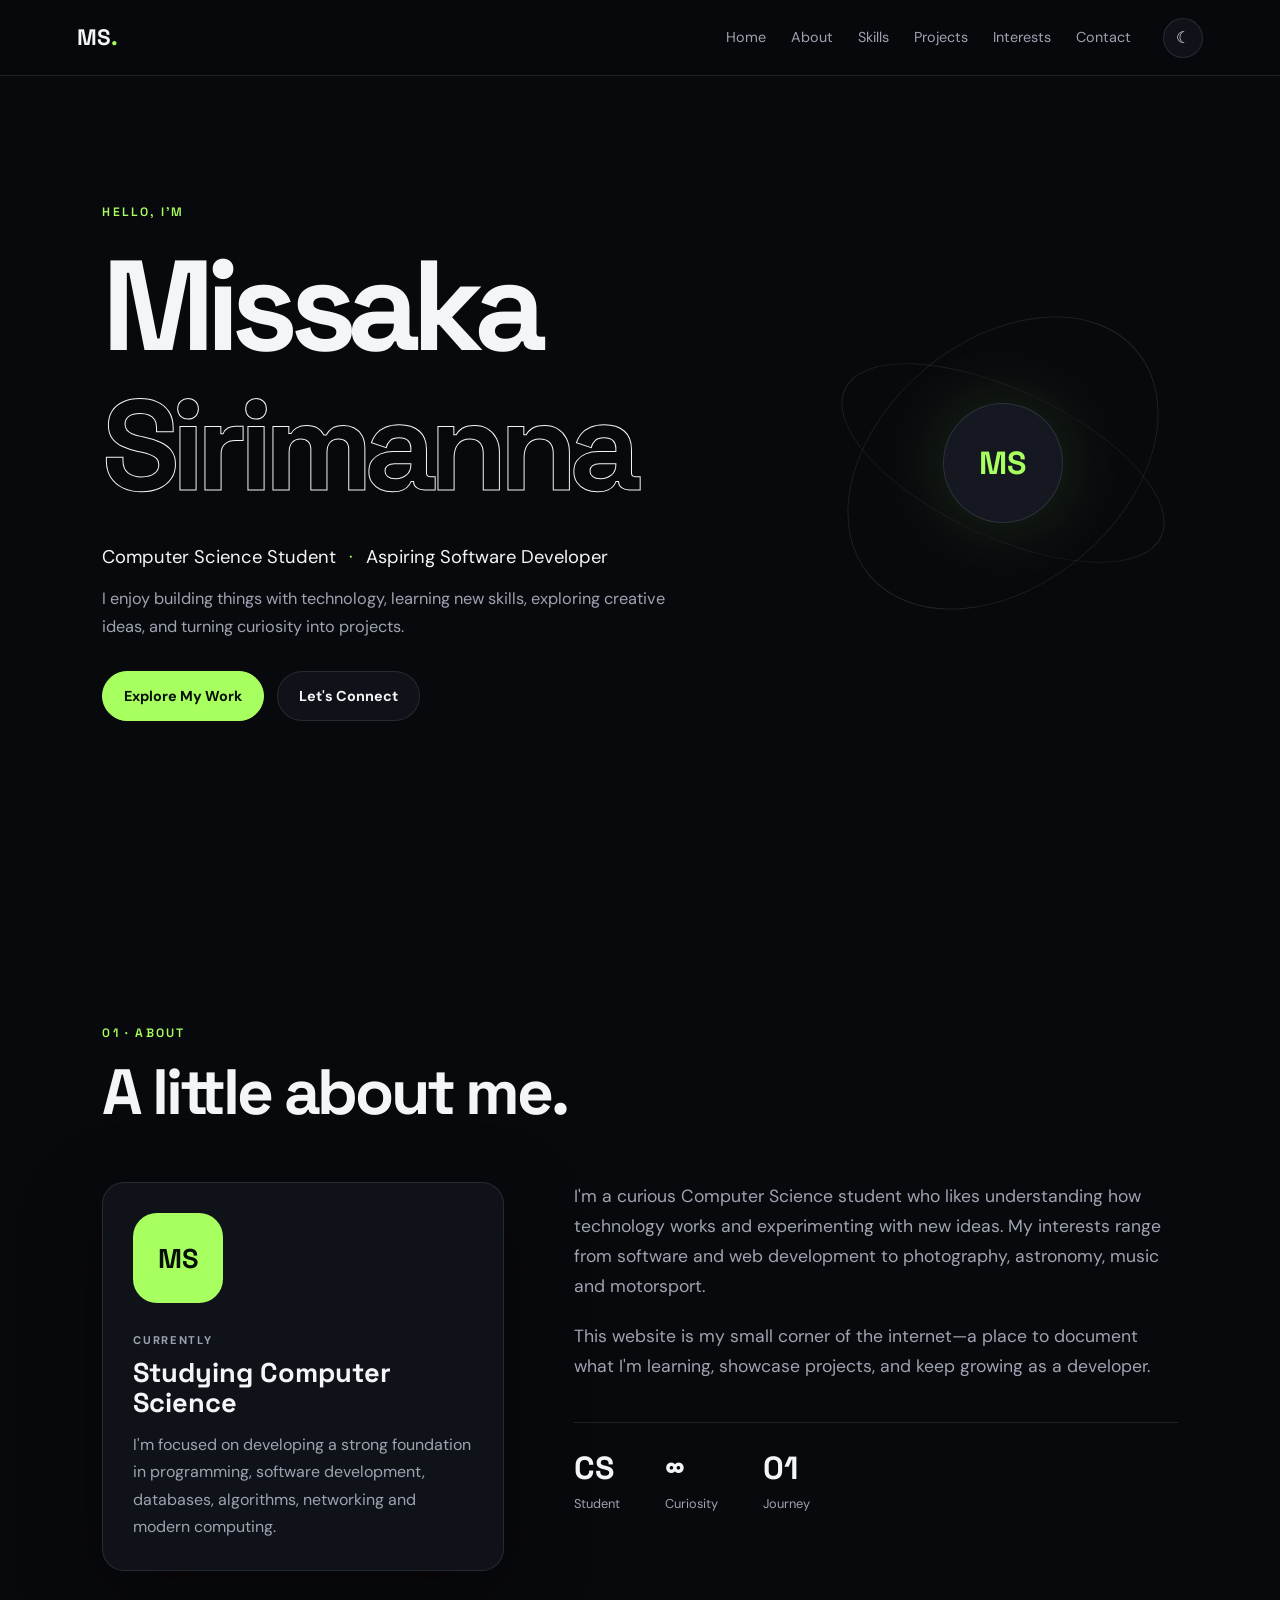
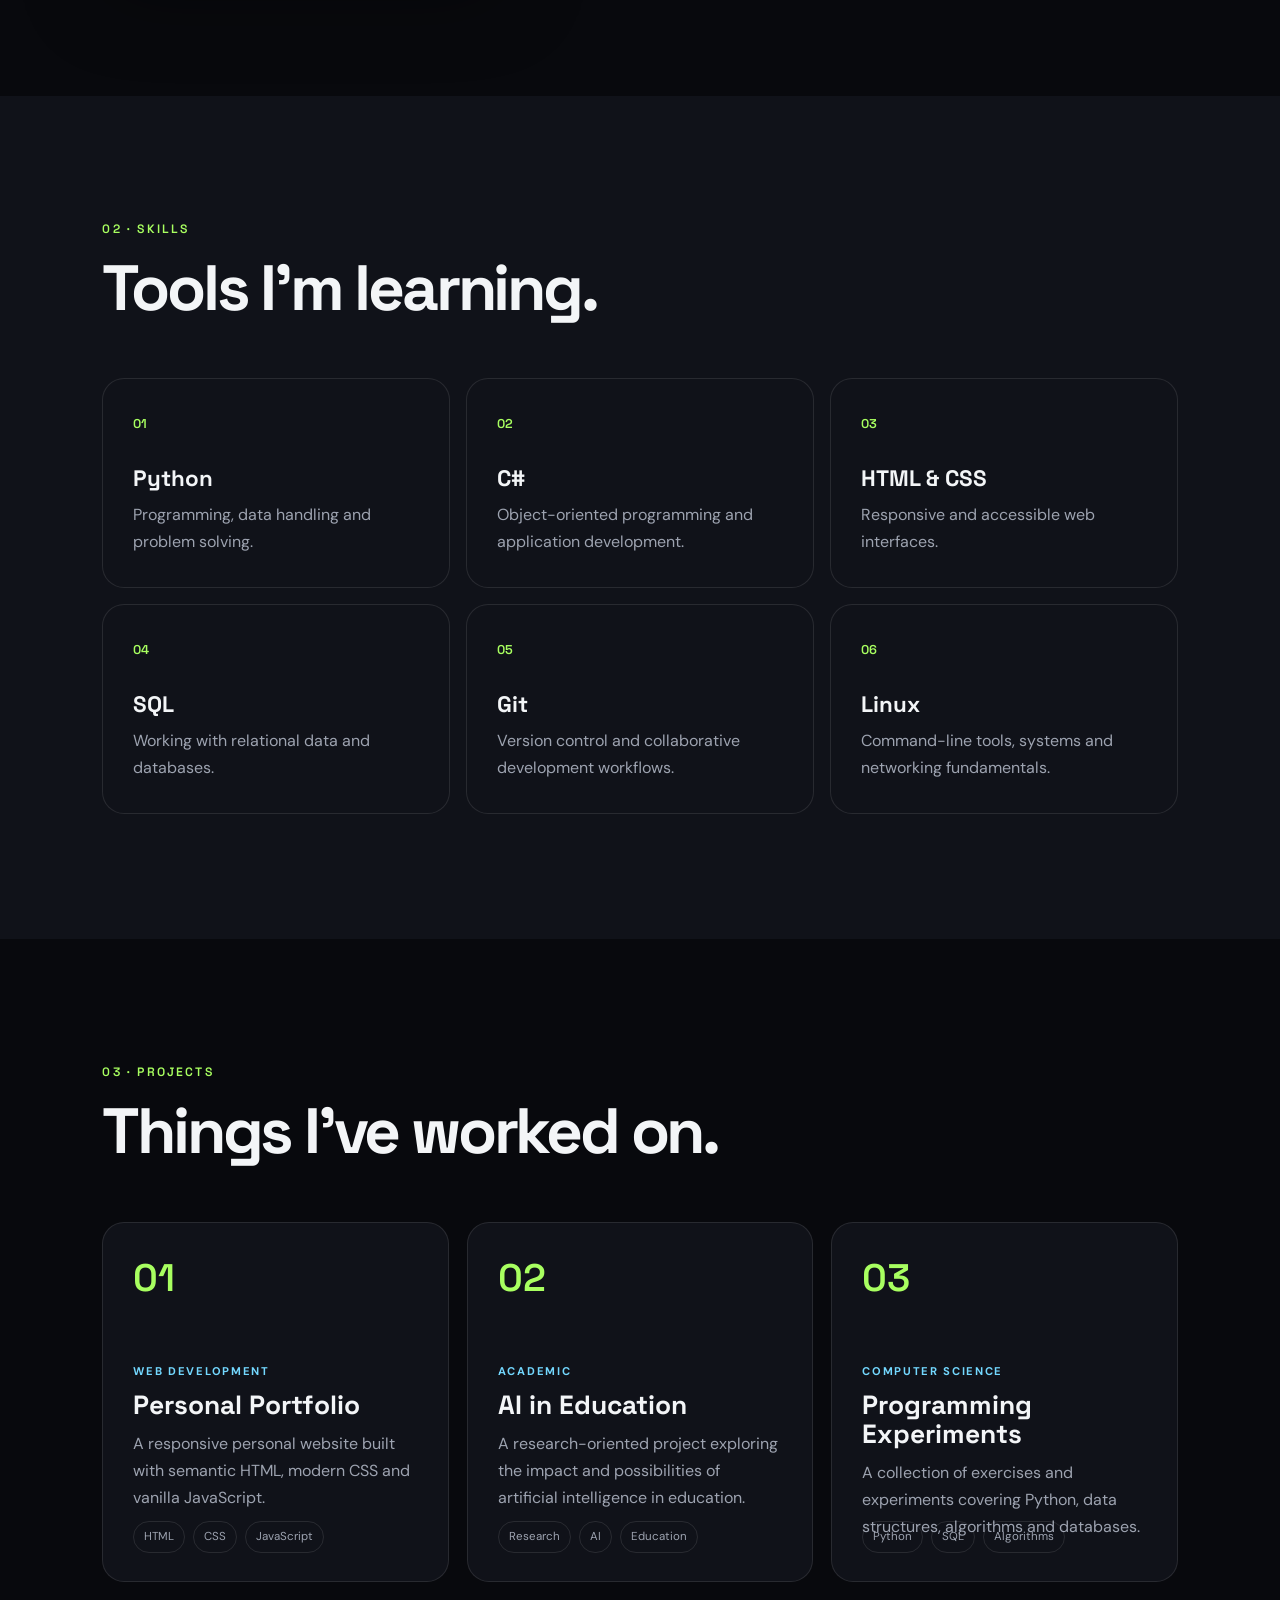
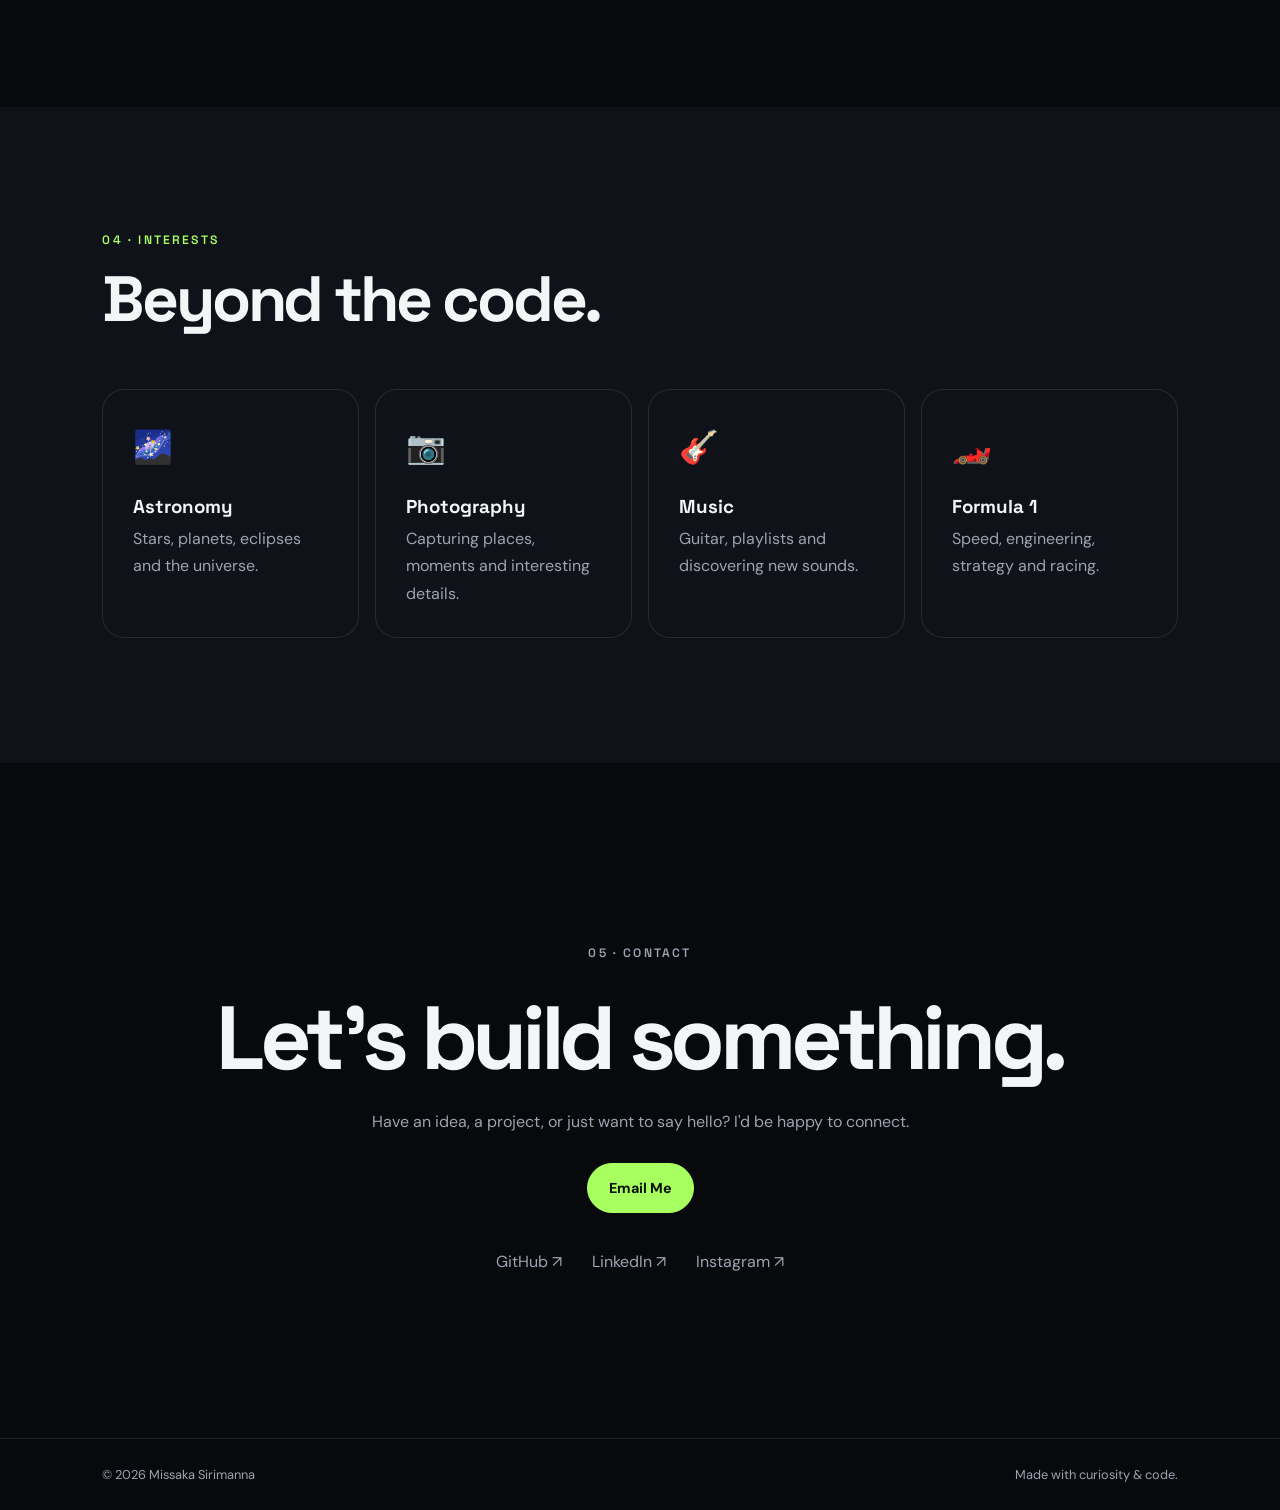
==== index.html @ 18c553b0 "Add files via upload" ====
<!DOCTYPE html>
<html lang="en">
<head>
  <meta charset="UTF-8">
  <meta name="viewport" content="width=device-width, initial-scale=1.0">
  <meta name="description" content="Personal portfolio of Missaka Sirimanna — Computer Science student, developer, photographer and lifelong learner.">
  <title>Missaka Sirimanna | Personal Portfolio</title>
  <link rel="stylesheet" href="style.css">
</head>
<body>
  <header class="navbar">
    <a class="logo" href="#home">MS<span>.</span></a>
    <button class="menu-toggle" aria-label="Open navigation">☰</button>
    <nav id="nav">
      <a href="#home">Home</a>
      <a href="#about">About</a>
      <a href="#skills">Skills</a>
      <a href="#projects">Projects</a>
      <a href="#interests">Interests</a>
      <a href="#contact">Contact</a>
    </nav>
    <button id="themeToggle" class="theme-toggle" aria-label="Toggle theme">☾</button>
  </header>

  <main>
    <section id="home" class="hero section">
      <div class="hero-content reveal">
        <p class="eyebrow">HELLO, I'M</p>
        <h1>Missaka<br><span>Sirimanna</span></h1>
        <p class="hero-subtitle">Computer Science Student <span>·</span> Aspiring Software Developer</p>
        <p class="hero-text">
          I enjoy building things with technology, learning new skills,
          exploring creative ideas, and turning curiosity into projects.
        </p>
        <div class="hero-buttons">
          <a class="btn primary" href="#projects">Explore My Work</a>
          <a class="btn secondary" href="#contact">Let's Connect</a>
        </div>
      </div>
      <div class="hero-orbit" aria-hidden="true">
        <div class="orbit orbit-1"></div>
        <div class="orbit orbit-2"></div>
        <div class="planet">MS</div>
      </div>
    </section>

    <section id="about" class="section">
      <div class="section-heading reveal">
        <p class="eyebrow">01 · ABOUT</p>
        <h2>A little about me.</h2>
      </div>
      <div class="about-grid">
        <div class="about-card reveal">
          <div class="avatar">MS</div>
          <p class="card-label">CURRENTLY</p>
          <h3>Studying Computer Science</h3>
          <p>
            I'm focused on developing a strong foundation in programming,
            software development, databases, algorithms, networking and
            modern computing.
          </p>
        </div>
        <div class="about-copy reveal">
          <p>
            I'm a curious Computer Science student who likes understanding
            how technology works and experimenting with new ideas. My interests
            range from software and web development to photography, astronomy,
            music and motorsport.
          </p>
          <p>
            This website is my small corner of the internet—a place to document
            what I'm learning, showcase projects, and keep growing as a developer.
          </p>
          <div class="stats">
            <div><strong>CS</strong><span>Student</span></div>
            <div><strong>∞</strong><span>Curiosity</span></div>
            <div><strong>01</strong><span>Journey</span></div>
          </div>
        </div>
      </div>
    </section>

    <section id="skills" class="section alt">
      <div class="section-heading reveal">
        <p class="eyebrow">02 · SKILLS</p>
        <h2>Tools I'm learning.</h2>
      </div>
      <div class="skills-grid">
        <article class="skill reveal"><span>01</span><h3>Python</h3><p>Programming, data handling and problem solving.</p></article>
        <article class="skill reveal"><span>02</span><h3>C#</h3><p>Object-oriented programming and application development.</p></article>
        <article class="skill reveal"><span>03</span><h3>HTML & CSS</h3><p>Responsive and accessible web interfaces.</p></article>
        <article class="skill reveal"><span>04</span><h3>SQL</h3><p>Working with relational data and databases.</p></article>
        <article class="skill reveal"><span>05</span><h3>Git</h3><p>Version control and collaborative development workflows.</p></article>
        <article class="skill reveal"><span>06</span><h3>Linux</h3><p>Command-line tools, systems and networking fundamentals.</p></article>
      </div>
    </section>

    <section id="projects" class="section">
      <div class="section-heading reveal">
        <p class="eyebrow">03 · PROJECTS</p>
        <h2>Things I've worked on.</h2>
      </div>
      <div class="projects-grid">
        <article class="project reveal">
          <div class="project-number">01</div>
          <p class="tag">WEB DEVELOPMENT</p>
          <h3>Personal Portfolio</h3>
          <p>A responsive personal website built with semantic HTML, modern CSS and vanilla JavaScript.</p>
          <div class="project-tech"><span>HTML</span><span>CSS</span><span>JavaScript</span></div>
        </article>
        <article class="project reveal">
          <div class="project-number">02</div>
          <p class="tag">ACADEMIC</p>
          <h3>AI in Education</h3>
          <p>A research-oriented project exploring the impact and possibilities of artificial intelligence in education.</p>
          <div class="project-tech"><span>Research</span><span>AI</span><span>Education</span></div>
        </article>
        <article class="project reveal">
          <div class="project-number">03</div>
          <p class="tag">COMPUTER SCIENCE</p>
          <h3>Programming Experiments</h3>
          <p>A collection of exercises and experiments covering Python, data structures, algorithms and databases.</p>
          <div class="project-tech"><span>Python</span><span>SQL</span><span>Algorithms</span></div>
        </article>
      </div>
    </section>

    <section id="interests" class="section alt">
      <div class="section-heading reveal">
        <p class="eyebrow">04 · INTERESTS</p>
        <h2>Beyond the code.</h2>
      </div>
      <div class="interest-grid">
        <div class="interest reveal"><span>🌌</span><h3>Astronomy</h3><p>Stars, planets, eclipses and the universe.</p></div>
        <div class="interest reveal"><span>📷</span><h3>Photography</h3><p>Capturing places, moments and interesting details.</p></div>
        <div class="interest reveal"><span>🎸</span><h3>Music</h3><p>Guitar, playlists and discovering new sounds.</p></div>
        <div class="interest reveal"><span>🏎️</span><h3>Formula 1</h3><p>Speed, engineering, strategy and racing.</p></div>
      </div>
    </section>

    <section id="contact" class="section contact-section">
      <div class="contact-box reveal">
        <p class="eyebrow">05 · CONTACT</p>
        <h2>Let's build something.</h2>
        <p>
          Have an idea, a project, or just want to say hello?
          I'd be happy to connect.
        </p>
        <a class="btn primary" href="mailto:your.email@example.com">Email Me</a>
        <div class="socials">
          <a href="https://github.com/" target="_blank" rel="noopener">GitHub ↗</a>
          <a href="https://www.linkedin.com/" target="_blank" rel="noopener">LinkedIn ↗</a>
          <a href="https://www.instagram.com/" target="_blank" rel="noopener">Instagram ↗</a>
        </div>
      </div>
    </section>
  </main>

  <footer>
    <span>© 2026 Missaka Sirimanna</span>
    <span>Made with curiosity & code.</span>
  </footer>

  <script src="script.js"></script>
</body>
</html>
---- style.css ----
@import url('https://fonts.googleapis.com/css2?family=DM+Sans:wght@400;500;600;700&family=Space+Grotesk:wght@400;500;600;700&display=swap');

:root {
    --bg: #08090d;
    --surface: #101219;
    --surface-2: #151821;
    --text: #f3f5f7;
    --muted: #9da3b0;
    --line: rgba(255, 255, 255, 0.10);
    --accent: #a8ff60;
    --accent-2: #73d8ff;
    --shadow: 0 25px 80px rgba(0, 0, 0, 0.35);
}

body.light {
    --bg: #f6f7f3;
    --surface: #ffffff;
    --surface-2: #eef0eb;
    --text: #111318;
    --muted: #5e6570;
    --line: rgba(0, 0, 0, 0.10);
    --accent: #4e9b18;
    --accent-2: #188bb8;
    --shadow: 0 25px 70px rgba(20, 25, 30, 0.12);
}

/* ================================
   Reset
================================ */

* {
    box-sizing: border-box;
    margin: 0;
    padding: 0;
}

html {
    scroll-behavior: smooth;
}

body {
    background: var(--bg);
    color: var(--text);
    font-family: "DM Sans", sans-serif;
    line-height: 1.7;
    overflow-x: hidden;
    transition: background 0.3s, color 0.3s;
}

a {
    color: inherit;
    text-decoration: none;
}


/* ================================
   Navigation
================================ */

.navbar {
    position: fixed;
    z-index: 100;
    top: 0;
    width: 100%;
    height: 76px;

    display: flex;
    align-items: center;
    gap: 32px;

    padding: 0 6%;

    background: rgba(8, 9, 13, 0.82);
    backdrop-filter: blur(16px);

    border-bottom: 1px solid var(--line);
}

body.light .navbar {
    background: rgba(246, 247, 243, 0.88);
}

.logo {
    font: 700 1.4rem "Space Grotesk", sans-serif;
    margin-right: auto;
}

.logo span {
    color: var(--accent);
}

nav {
    display: flex;
    gap: 25px;
}

nav a {
    color: var(--muted);
    font-size: 0.9rem;
    transition: color 0.2s;
}

nav a:hover {
    color: var(--text);
}

.theme-toggle,
.menu-toggle {
    border: 1px solid var(--line);
    background: var(--surface);
    color: var(--text);

    width: 40px;
    height: 40px;

    border-radius: 50%;
    cursor: pointer;
    font-size: 1rem;
}

.menu-toggle {
    display: none;
    border-radius: 10px;
}


/* ================================
   General Sections
================================ */

.section {
    padding: 125px 8%;
    max-width: 1400px;
    margin: auto;
}

.alt {
    max-width: none;
    background: var(--surface);
}

.section-heading {
    margin-bottom: 55px;
}

.section-heading h2 {
    font-size: clamp(2.4rem, 5vw, 4.5rem);
    letter-spacing: -0.05em;
    max-width: 700px;
}

h1,
h2,
h3 {
    font-family: "Space Grotesk", sans-serif;
    line-height: 1.1;
}


/* ================================
   Hero
================================ */

.hero {
    min-height: 100vh;

    display: flex;
    align-items: center;
    justify-content: space-between;

    gap: 60px;

    position: relative;
    overflow: hidden;

    padding-top: 150px;
}

.hero-content {
    max-width: 760px;
    position: relative;
    z-index: 2;
}

.eyebrow {
    color: var(--accent);
    font: 600 0.76rem "Space Grotesk", sans-serif;
    letter-spacing: 0.18em;
    margin-bottom: 16px;
}

h1 {
    font-size: clamp(4rem, 10vw, 8.5rem);
    letter-spacing: -0.07em;
}

h1 span {
    color: transparent;
    -webkit-text-stroke: 1px var(--text);
}

.hero-subtitle {
    margin-top: 25px;
    font-size: 1.15rem;
}

.hero-subtitle span {
    color: var(--accent);
    padding: 0 8px;
}

.hero-text {
    max-width: 590px;
    color: var(--muted);
    margin-top: 12px;
    font-size: 1.02rem;
}

.hero-buttons {
    display: flex;
    flex-wrap: wrap;
    gap: 13px;
    margin-top: 30px;
}


/* ================================
   Buttons
================================ */

.btn {
    display: inline-flex;
    align-items: center;
    justify-content: center;

    padding: 12px 21px;

    border-radius: 999px;

    font-weight: 700;
    font-size: 0.9rem;

    border: 1px solid var(--line);

    transition:
        transform 0.2s,
        background 0.2s,
        color 0.2s;
}

.btn:hover {
    transform: translateY(-3px);
}

.btn.primary {
    background: var(--accent);
    color: #081006;
    border-color: var(--accent);
}

.btn.secondary {
    background: var(--surface);
}


/* ================================
   Hero Animation
================================ */

.hero-orbit {
    width: 350px;
    height: 350px;

    position: relative;
    flex: 0 0 auto;
}

.orbit {
    position: absolute;
    inset: 0;

    border: 1px solid var(--line);
    border-radius: 50%;
}

.orbit-1 {
    transform: rotate(25deg) scaleY(0.42);
    animation: spin 15s linear infinite;
}

.orbit-2 {
    transform: rotate(-40deg) scaleY(0.7);
    animation: spin 22s linear infinite reverse;
}

.planet {
    position: absolute;

    top: 50%;
    left: 50%;

    transform: translate(-50%, -50%);

    width: 120px;
    height: 120px;

    display: grid;
    place-items: center;

    border-radius: 50%;

    background: var(--surface-2);

    border: 1px solid var(--line);

    box-shadow: 0 0 80px rgba(168, 255, 96, 0.15);

    font: 700 2rem "Space Grotesk", sans-serif;

    color: var(--accent);
}

@keyframes spin {
    to {
        transform: rotate(385deg) scaleY(0.42);
    }
}


/* ================================
   About
================================ */

.about-grid {
    display: grid;
    grid-template-columns: 0.8fr 1.2fr;
    gap: 70px;
}

.about-card,
.project,
.skill,
.interest {
    border: 1px solid var(--line);

    background: var(--surface);

    border-radius: 22px;

    padding: 30px;

    box-shadow: var(--shadow);
}

.avatar {
    width: 90px;
    height: 90px;

    border-radius: 24px;

    display: grid;
    place-items: center;

    background: var(--accent);

    color: #081006;

    font: 700 1.7rem "Space Grotesk", sans-serif;

    margin-bottom: 28px;
}

.card-label,
.tag {
    font-size: 0.7rem;
    letter-spacing: 0.15em;
    color: var(--muted);
    font-weight: 700;
}

.about-card h3 {
    font-size: 1.7rem;
    margin: 8px 0 13px;
}

.about-card p,
.about-copy p,
.skill p,
.interest p,
.project p,
.contact-box > p {
    color: var(--muted);
}

.about-copy {
    font-size: 1.1rem;
}

.about-copy p + p {
    margin-top: 20px;
}

.stats {
    display: flex;
    gap: 45px;

    margin-top: 40px;
    padding-top: 25px;

    border-top: 1px solid var(--line);
}

.stats strong {
    display: block;
    font: 700 2rem "Space Grotesk", sans-serif;
}

.stats span {
    color: var(--muted);
    font-size: 0.8rem;
}


/* ================================
   Skills
================================ */

.skills-grid {
    display: grid;

    grid-template-columns: repeat(3, 1fr);

    gap: 16px;

    max-width: 1150px;

    margin: auto;
}

.skill {
    min-height: 210px;

    transition:
        transform 0.2s,
        border-color 0.2s;

    box-shadow: none;
}

.skill:hover,
.project:hover,
.interest:hover {
    transform: translateY(-6px);
    border-color: var(--accent);
}

.skill span,
.project-number {
    color: var(--accent);
    font: 600 0.8rem "Space Grotesk", sans-serif;
}

.skill h3 {
    font-size: 1.4rem;
    margin: 30px 0 10px;
}


/* ================================
   Projects
================================ */

.projects-grid {
    display: grid;

    grid-template-columns: repeat(3, 1fr);

    gap: 18px;
}

.project {
    min-height: 360px;

    position: relative;

    box-shadow: none;

    transition:
        transform 0.2s,
        border-color 0.2s;
}

.project-number {
    font-size: 2.4rem;
    margin-bottom: 60px;
}

.project .tag {
    color: var(--accent-2);
}

.project h3 {
    font-size: 1.65rem;
    margin: 10px 0;
}

.project-tech {
    display: flex;
    flex-wrap: wrap;
    gap: 8px;

    position: absolute;

    bottom: 28px;
}

.project-tech span {
    padding: 5px 10px;

    border: 1px solid var(--line);

    border-radius: 999px;

    font-size: 0.72rem;

    color: var(--muted);
}


/* ================================
   Interests
================================ */

.interest-grid {
    display: grid;

    grid-template-columns: repeat(4, 1fr);

    gap: 16px;
}

.interest {
    box-shadow: none;

    transition:
        transform 0.2s,
        border-color 0.2s;
}

.interest span {
    font-size: 2rem;
}

.interest h3 {
    margin: 22px 0 8px;
}


/* ================================
   Contact
================================ */

.contact-section {
    min-height: 75vh;

    display: grid;

    place-items: center;
}

.contact-box {
    width: min(850px, 100%);

    text-align: center;
}

.contact-box h2 {
    font-size: clamp(3rem, 7vw, 6rem);

    letter-spacing: -0.06em;
}

.contact-box > p {
    max-width: 580px;

    margin: 20px auto 28px;
}

.socials {
    display: flex;

    justify-content: center;

    gap: 30px;

    margin-top: 35px;

    color: var(--muted);
}

.socials a:hover {
    color: var(--accent);
}


/* ================================
   Footer
================================ */

footer {
    border-top: 1px solid var(--line);

    padding: 25px 8%;

    display: flex;

    justify-content: space-between;

    color: var(--muted);

    font-size: 0.8rem;
}


/* ================================
   Scroll Animation
================================ */

.reveal {
    opacity: 0;

    transform: translateY(24px);

    transition:
        opacity 0.7s ease,
        transform 0.7s ease;
}

.reveal.visible {
    opacity: 1;

    transform: translateY(0);
}


/* ================================
   Tablet / Mobile
================================ */

@media (max-width: 850px) {

    .navbar {
        padding: 0 5%;
    }

    .menu-toggle {
        display: block;
    }

    nav {
        position: absolute;

        top: 76px;
        left: 0;

        width: 100%;

        display: none;

        flex-direction: column;

        padding: 22px 7%;

        background: var(--surface);

        border-bottom: 1px solid var(--line);
    }

    nav.open {
        display: flex;
    }

    .hero {
        flex-direction: column;

        align-items: flex-start;

        justify-content: center;
    }

    .hero-orbit {
        position: absolute;

        right: -100px;

        bottom: 40px;

        opacity: 0.45;

        transform: scale(0.7);
    }

    .about-grid,
    .projects-grid {
        grid-template-columns: 1fr;
    }

    .skills-grid {
        grid-template-columns: repeat(2, 1fr);
    }

    .interest-grid {
        grid-template-columns: repeat(2, 1fr);
    }
}


/* ================================
   Small Phones
================================ */

@media (max-width: 520px) {

    .section {
        padding: 95px 6%;
    }

    h1 {
        font-size: clamp(3.7rem, 18vw, 6rem);
    }

    .skills-grid,
    .interest-grid {
        grid-template-columns: 1fr;
    }

    .stats {
        gap: 22px;
    }

    .socials {
        flex-wrap: wrap;

        gap: 18px;
    }

    footer {
        flex-direction: column;

        gap: 8px;
    }
}
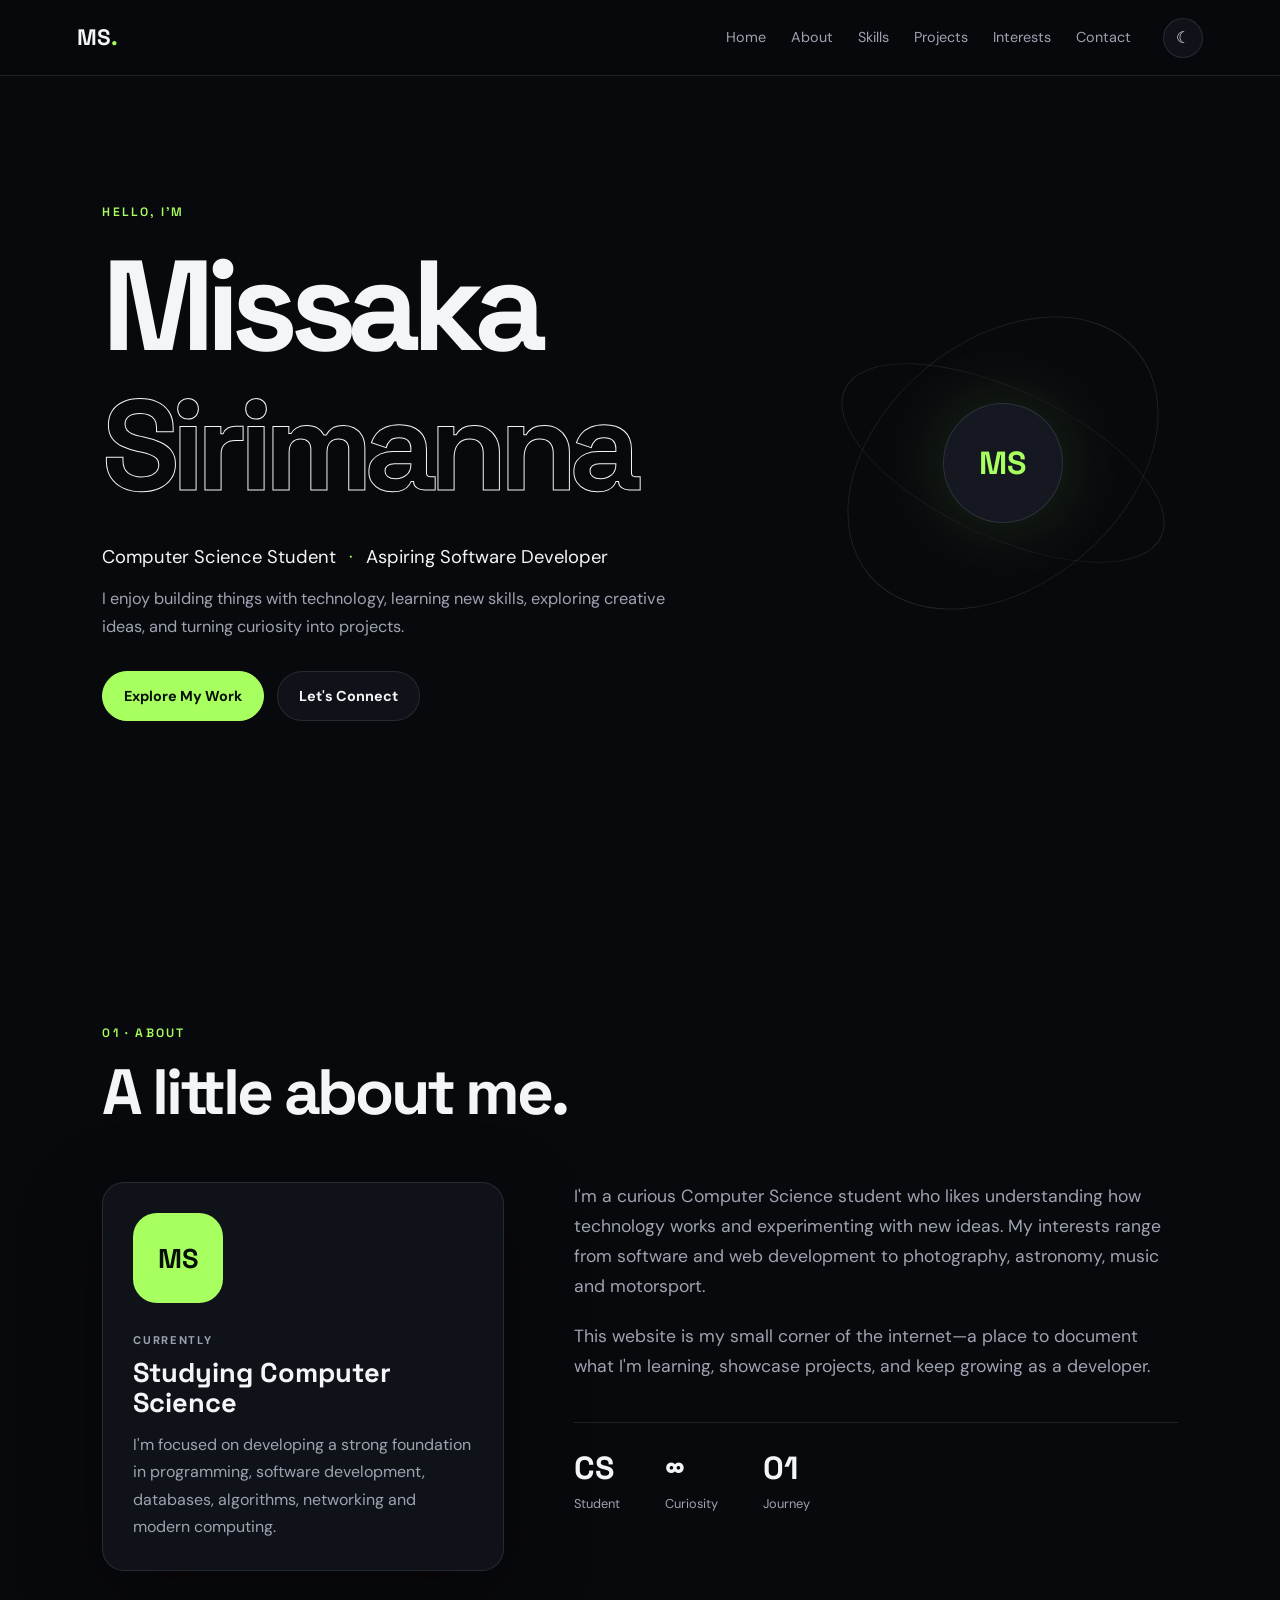
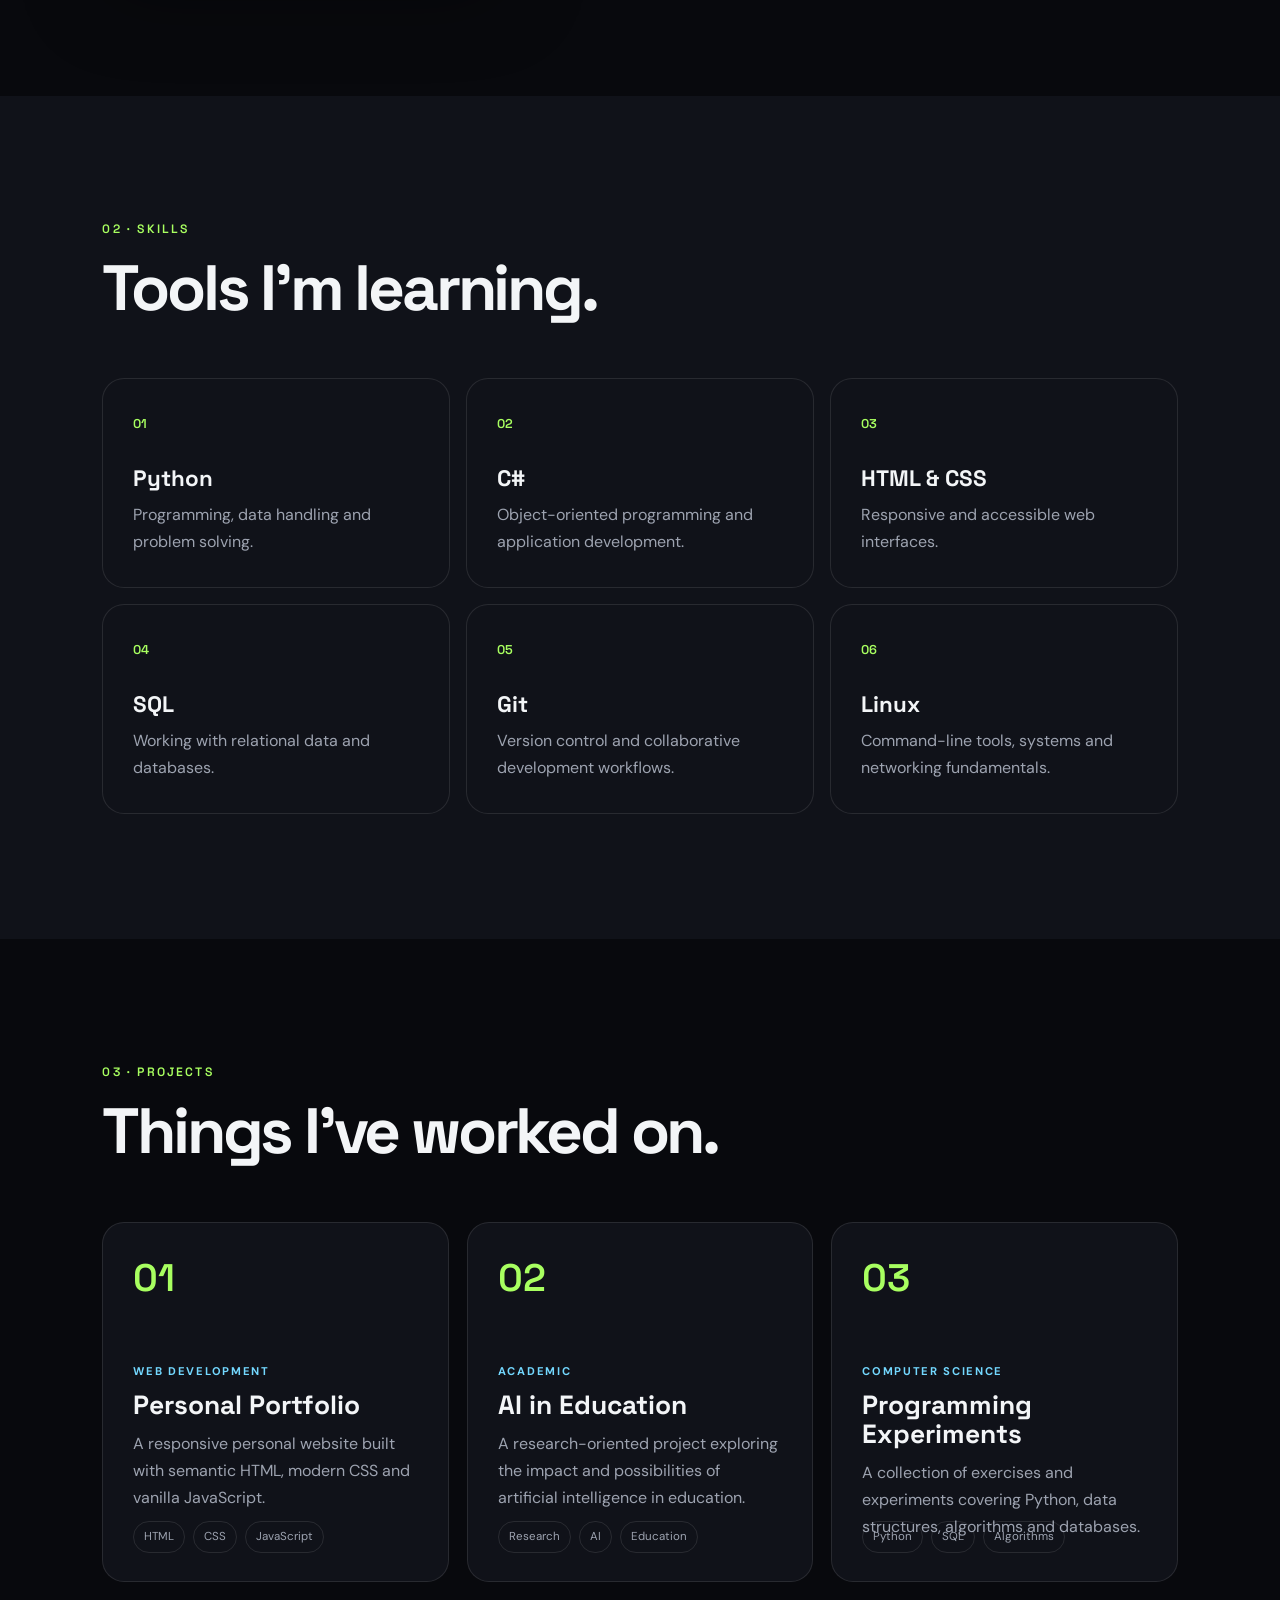
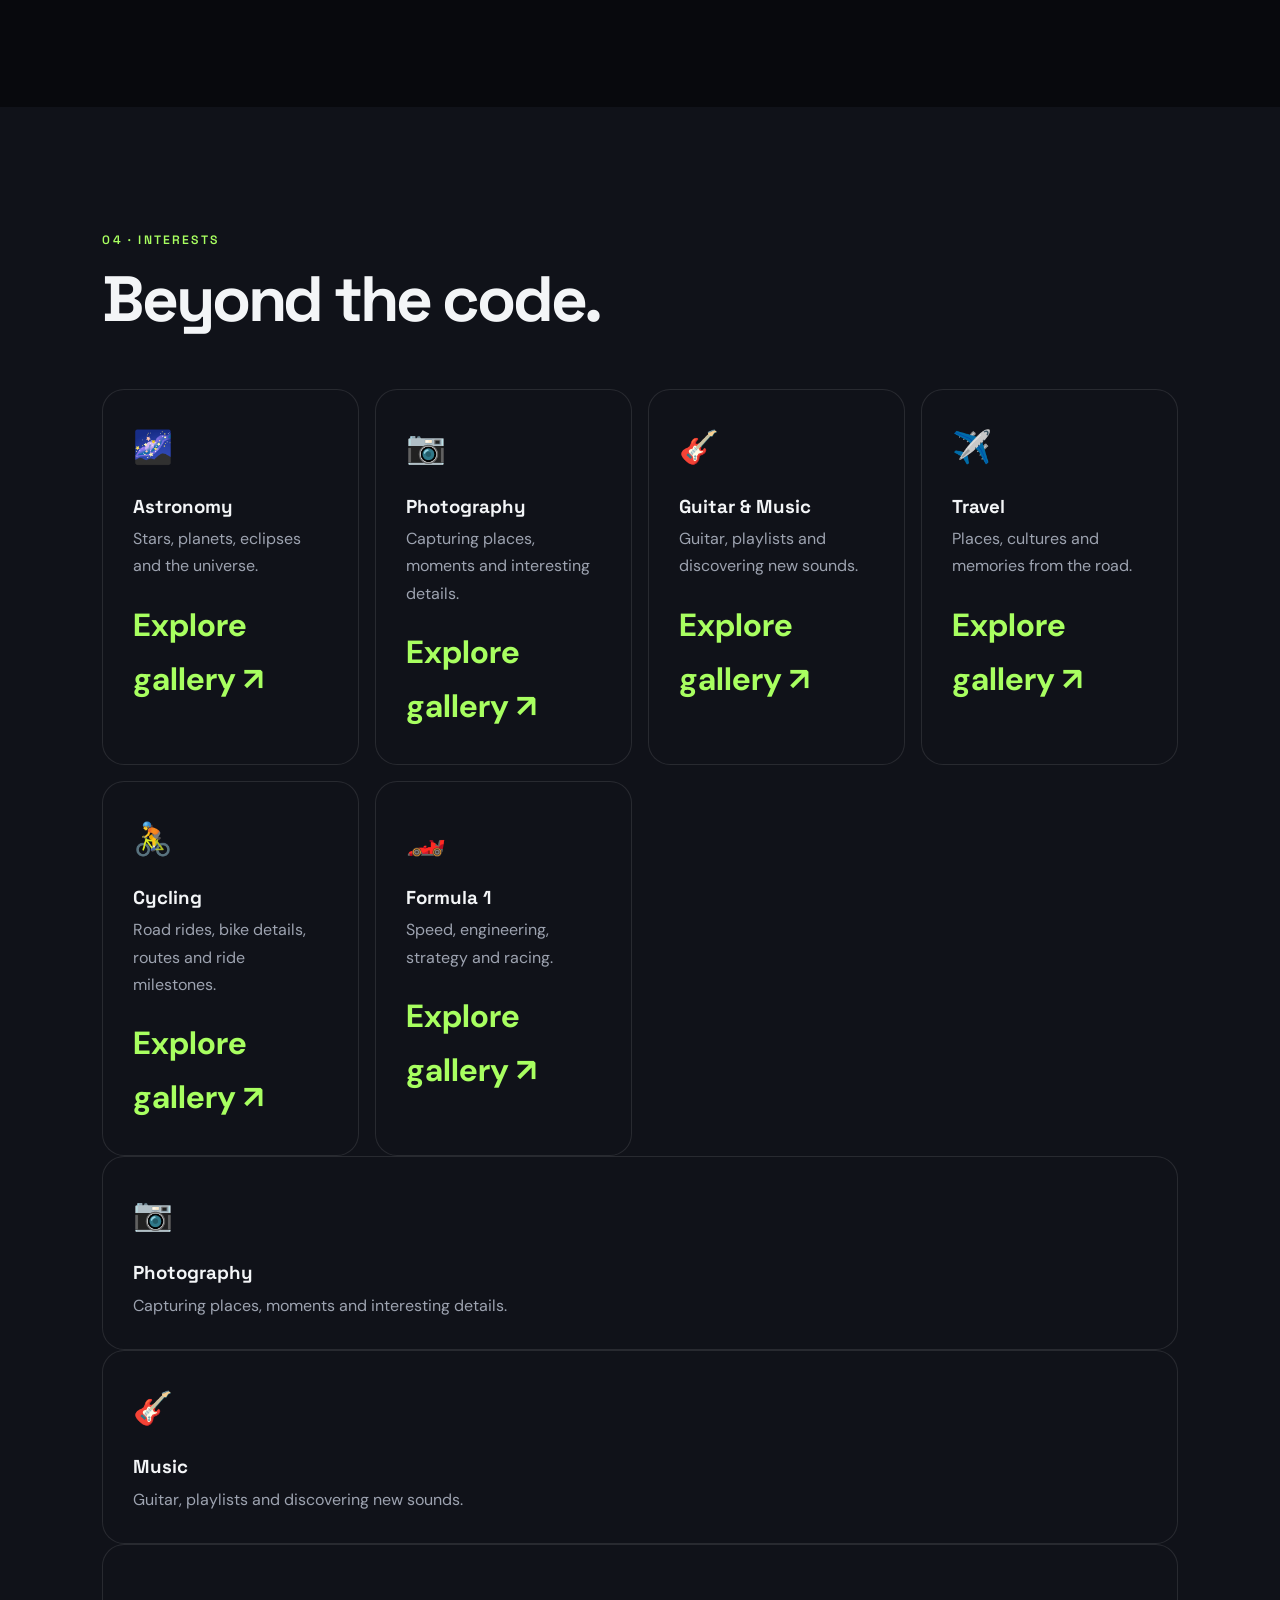
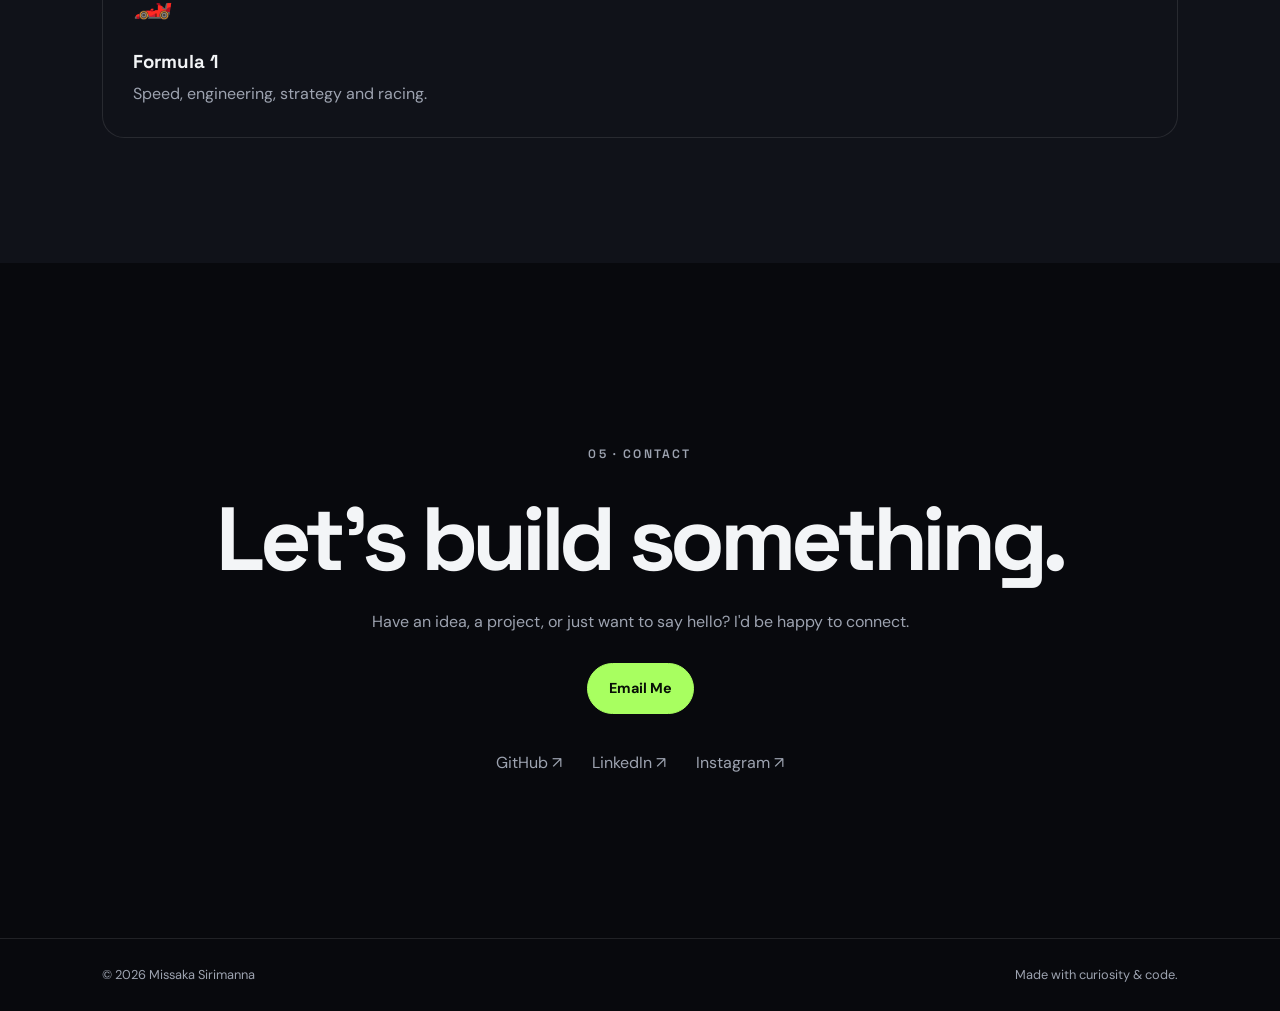
==== commit 7cdc2725: "Add files via upload Update The website" ====
--- a/index.html
+++ b/index.html
@@ -130,8 +130,14 @@
         <p class="eyebrow">04 · INTERESTS</p>
         <h2>Beyond the code.</h2>
       </div>
-      <div class="interest-grid">
-        <div class="interest reveal"><span>🌌</span><h3>Astronomy</h3><p>Stars, planets, eclipses and the universe.</p></div>
+      <div class="interest-grid beyond-grid">
+        <a class="interest reveal" href="astronomy.html"><span>🌌</span><h3>Astronomy</h3><p>Stars, planets, eclipses and the universe.</p><span class="interest-link">Explore gallery ↗</span></a>
+        <a class="interest reveal" href="photography.html"><span>📷</span><h3>Photography</h3><p>Capturing places, moments and interesting details.</p><span class="interest-link">Explore gallery ↗</span></a>
+        <a class="interest reveal" href="guitar.html"><span>🎸</span><h3>Guitar &amp; Music</h3><p>Guitar, playlists and discovering new sounds.</p><span class="interest-link">Explore gallery ↗</span></a>
+        <a class="interest reveal" href="travel.html"><span>✈️</span><h3>Travel</h3><p>Places, cultures and memories from the road.</p><span class="interest-link">Explore gallery ↗</span></a>
+        <a class="interest reveal" href="cycling.html"><span>🚴</span><h3>Cycling</h3><p>Road rides, bike details, routes and ride milestones.</p><span class="interest-link">Explore gallery ↗</span></a>
+        <a class="interest reveal" href="formula1.html"><span>🏎️</span><h3>Formula 1</h3><p>Speed, engineering, strategy and racing.</p><span class="interest-link">Explore gallery ↗</span></a>
+      </div>
         <div class="interest reveal"><span>📷</span><h3>Photography</h3><p>Capturing places, moments and interesting details.</p></div>
         <div class="interest reveal"><span>🎸</span><h3>Music</h3><p>Guitar, playlists and discovering new sounds.</p></div>
         <div class="interest reveal"><span>🏎️</span><h3>Formula 1</h3><p>Speed, engineering, strategy and racing.</p></div>
@@ -146,11 +152,11 @@
           Have an idea, a project, or just want to say hello?
           I'd be happy to connect.
         </p>
-        <a class="btn primary" href="mailto:your.email@example.com">Email Me</a>
+        <a class="btn primary" href="mailto:missakasirimanna@gmail.com">Email Me</a>
         <div class="socials">
           <a href="https://github.com/" target="_blank" rel="noopener">GitHub ↗</a>
           <a href="https://www.linkedin.com/" target="_blank" rel="noopener">LinkedIn ↗</a>
-          <a href="https://www.instagram.com/" target="_blank" rel="noopener">Instagram ↗</a>
+          <a href="https://www.instagram.com/cosmicwhiskers?igsi=YmNheXI4aXphM3Bo" target="_blank" rel="noopener">Instagram ↗</a>
         </div>
       </div>
     </section>
--- a/style.css
+++ b/style.css
@@ -1,752 +1,756 @@
-@import url('https://fonts.googleapis.com/css2?family=DM+Sans:wght@400;500;600;700&family=Space+Grotesk:wght@400;500;600;700&display=swap');
-
-:root {
-    --bg: #08090d;
-    --surface: #101219;
-    --surface-2: #151821;
-    --text: #f3f5f7;
-    --muted: #9da3b0;
-    --line: rgba(255, 255, 255, 0.10);
-    --accent: #a8ff60;
-    --accent-2: #73d8ff;
-    --shadow: 0 25px 80px rgba(0, 0, 0, 0.35);
+@import url('https://fonts.googleapis.com/css2?family=DM+Sans:wght@400;500;600;700&family=Space+Grotesk:wght@400;500;600;700&display=swap');
+
+:root {
+    --bg: #08090d;
+    --surface: #101219;
+    --surface-2: #151821;
+    --text: #f3f5f7;
+    --muted: #9da3b0;
+    --line: rgba(255, 255, 255, 0.10);
+    --accent: #a8ff60;
+    --accent-2: #73d8ff;
+    --shadow: 0 25px 80px rgba(0, 0, 0, 0.35);
+}
+
+body.light {
+    --bg: #f6f7f3;
+    --surface: #ffffff;
+    --surface-2: #eef0eb;
+    --text: #111318;
+    --muted: #5e6570;
+    --line: rgba(0, 0, 0, 0.10);
+    --accent: #4e9b18;
+    --accent-2: #188bb8;
+    --shadow: 0 25px 70px rgba(20, 25, 30, 0.12);
+}
+
+/* ================================
+   Reset
+================================ */
+
+* {
+    box-sizing: border-box;
+    margin: 0;
+    padding: 0;
+}
+
+html {
+    scroll-behavior: smooth;
+}
+
+body {
+    background: var(--bg);
+    color: var(--text);
+    font-family: "DM Sans", sans-serif;
+    line-height: 1.7;
+    overflow-x: hidden;
+    transition: background 0.3s, color 0.3s;
+}
+
+a {
+    color: inherit;
+    text-decoration: none;
+}
+
+
+/* ================================
+   Navigation
+================================ */
+
+.navbar {
+    position: fixed;
+    z-index: 100;
+    top: 0;
+    width: 100%;
+    height: 76px;
+
+    display: flex;
+    align-items: center;
+    gap: 32px;
+
+    padding: 0 6%;
+
+    background: rgba(8, 9, 13, 0.82);
+    backdrop-filter: blur(16px);
+
+    border-bottom: 1px solid var(--line);
+}
+
+body.light .navbar {
+    background: rgba(246, 247, 243, 0.88);
+}
+
+.logo {
+    font: 700 1.4rem "Space Grotesk", sans-serif;
+    margin-right: auto;
+}
+
+.logo span {
+    color: var(--accent);
+}
+
+nav {
+    display: flex;
+    gap: 25px;
+}
+
+nav a {
+    color: var(--muted);
+    font-size: 0.9rem;
+    transition: color 0.2s;
+}
+
+nav a:hover {
+    color: var(--text);
+}
+
+.theme-toggle,
+.menu-toggle {
+    border: 1px solid var(--line);
+    background: var(--surface);
+    color: var(--text);
+
+    width: 40px;
+    height: 40px;
+
+    border-radius: 50%;
+    cursor: pointer;
+    font-size: 1rem;
+}
+
+.menu-toggle {
+    display: none;
+    border-radius: 10px;
+}
+
+
+/* ================================
+   General Sections
+================================ */
+
+.section {
+    padding: 125px 8%;
+    max-width: 1400px;
+    margin: auto;
+}
+
+.alt {
+    max-width: none;
+    background: var(--surface);
+}
+
+.section-heading {
+    margin-bottom: 55px;
+}
+
+.section-heading h2 {
+    font-size: clamp(2.4rem, 5vw, 4.5rem);
+    letter-spacing: -0.05em;
+    max-width: 700px;
+}
+
+h1,
+h2,
+h3 {
+    font-family: "Space Grotesk", sans-serif;
+    line-height: 1.1;
+}
+
+
+/* ================================
+   Hero
+================================ */
+
+.hero {
+    min-height: 100vh;
+
+    display: flex;
+    align-items: center;
+    justify-content: space-between;
+
+    gap: 60px;
+
+    position: relative;
+    overflow: hidden;
+
+    padding-top: 150px;
+}
+
+.hero-content {
+    max-width: 760px;
+    position: relative;
+    z-index: 2;
+}
+
+.eyebrow {
+    color: var(--accent);
+    font: 600 0.76rem "Space Grotesk", sans-serif;
+    letter-spacing: 0.18em;
+    margin-bottom: 16px;
+}
+
+h1 {
+    font-size: clamp(4rem, 10vw, 8.5rem);
+    letter-spacing: -0.07em;
+}
+
+h1 span {
+    color: transparent;
+    -webkit-text-stroke: 1px var(--text);
+}
+
+.hero-subtitle {
+    margin-top: 25px;
+    font-size: 1.15rem;
+}
+
+.hero-subtitle span {
+    color: var(--accent);
+    padding: 0 8px;
+}
+
+.hero-text {
+    max-width: 590px;
+    color: var(--muted);
+    margin-top: 12px;
+    font-size: 1.02rem;
+}
+
+.hero-buttons {
+    display: flex;
+    flex-wrap: wrap;
+    gap: 13px;
+    margin-top: 30px;
+}
+
+
+/* ================================
+   Buttons
+================================ */
+
+.btn {
+    display: inline-flex;
+    align-items: center;
+    justify-content: center;
+
+    padding: 12px 21px;
+
+    border-radius: 999px;
+
+    font-weight: 700;
+    font-size: 0.9rem;
+
+    border: 1px solid var(--line);
+
+    transition:
+        transform 0.2s,
+        background 0.2s,
+        color 0.2s;
+}
+
+.btn:hover {
+    transform: translateY(-3px);
+}
+
+.btn.primary {
+    background: var(--accent);
+    color: #081006;
+    border-color: var(--accent);
+}
+
+.btn.secondary {
+    background: var(--surface);
+}
+
+
+/* ================================
+   Hero Animation
+================================ */
+
+.hero-orbit {
+    width: 350px;
+    height: 350px;
+
+    position: relative;
+    flex: 0 0 auto;
+}
+
+.orbit {
+    position: absolute;
+    inset: 0;
+
+    border: 1px solid var(--line);
+    border-radius: 50%;
+}
+
+.orbit-1 {
+    transform: rotate(25deg) scaleY(0.42);
+    animation: spin 15s linear infinite;
+}
+
+.orbit-2 {
+    transform: rotate(-40deg) scaleY(0.7);
+    animation: spin 22s linear infinite reverse;
+}
+
+.planet {
+    position: absolute;
+
+    top: 50%;
+    left: 50%;
+
+    transform: translate(-50%, -50%);
+
+    width: 120px;
+    height: 120px;
+
+    display: grid;
+    place-items: center;
+
+    border-radius: 50%;
+
+    background: var(--surface-2);
+
+    border: 1px solid var(--line);
+
+    box-shadow: 0 0 80px rgba(168, 255, 96, 0.15);
+
+    font: 700 2rem "Space Grotesk", sans-serif;
+
+    color: var(--accent);
+}
+
+@keyframes spin {
+    to {
+        transform: rotate(385deg) scaleY(0.42);
+    }
+}
+
+
+/* ================================
+   About
+================================ */
+
+.about-grid {
+    display: grid;
+    grid-template-columns: 0.8fr 1.2fr;
+    gap: 70px;
+}
+
+.about-card,
+.project,
+.skill,
+.interest {
+    border: 1px solid var(--line);
+
+    background: var(--surface);
+
+    border-radius: 22px;
+
+    padding: 30px;
+
+    box-shadow: var(--shadow);
+}
+
+.avatar {
+    width: 90px;
+    height: 90px;
+
+    border-radius: 24px;
+
+    display: grid;
+    place-items: center;
+
+    background: var(--accent);
+
+    color: #081006;
+
+    font: 700 1.7rem "Space Grotesk", sans-serif;
+
+    margin-bottom: 28px;
+}
+
+.card-label,
+.tag {
+    font-size: 0.7rem;
+    letter-spacing: 0.15em;
+    color: var(--muted);
+    font-weight: 700;
+}
+
+.about-card h3 {
+    font-size: 1.7rem;
+    margin: 8px 0 13px;
+}
+
+.about-card p,
+.about-copy p,
+.skill p,
+.interest p,
+.project p,
+.contact-box > p {
+    color: var(--muted);
+}
+
+.about-copy {
+    font-size: 1.1rem;
+}
+
+.about-copy p + p {
+    margin-top: 20px;
+}
+
+.stats {
+    display: flex;
+    gap: 45px;
+
+    margin-top: 40px;
+    padding-top: 25px;
+
+    border-top: 1px solid var(--line);
+}
+
+.stats strong {
+    display: block;
+    font: 700 2rem "Space Grotesk", sans-serif;
+}
+
+.stats span {
+    color: var(--muted);
+    font-size: 0.8rem;
+}
+
+
+/* ================================
+   Skills
+================================ */
+
+.skills-grid {
+    display: grid;
+
+    grid-template-columns: repeat(3, 1fr);
+
+    gap: 16px;
+
+    max-width: 1150px;
+
+    margin: auto;
+}
+
+.skill {
+    min-height: 210px;
+
+    transition:
+        transform 0.2s,
+        border-color 0.2s;
+
+    box-shadow: none;
+}
+
+.skill:hover,
+.project:hover,
+.interest:hover {
+    transform: translateY(-6px);
+    border-color: var(--accent);
+}
+
+.skill span,
+.project-number {
+    color: var(--accent);
+    font: 600 0.8rem "Space Grotesk", sans-serif;
+}
+
+.skill h3 {
+    font-size: 1.4rem;
+    margin: 30px 0 10px;
+}
+
+
+/* ================================
+   Projects
+================================ */
+
+.projects-grid {
+    display: grid;
+
+    grid-template-columns: repeat(3, 1fr);
+
+    gap: 18px;
+}
+
+.project {
+    min-height: 360px;
+
+    position: relative;
+
+    box-shadow: none;
+
+    transition:
+        transform 0.2s,
+        border-color 0.2s;
+}
+
+.project-number {
+    font-size: 2.4rem;
+    margin-bottom: 60px;
+}
+
+.project .tag {
+    color: var(--accent-2);
+}
+
+.project h3 {
+    font-size: 1.65rem;
+    margin: 10px 0;
+}
+
+.project-tech {
+    display: flex;
+    flex-wrap: wrap;
+    gap: 8px;
+
+    position: absolute;
+
+    bottom: 28px;
+}
+
+.project-tech span {
+    padding: 5px 10px;
+
+    border: 1px solid var(--line);
+
+    border-radius: 999px;
+
+    font-size: 0.72rem;
+
+    color: var(--muted);
+}
+
+
+/* ================================
+   Interests
+================================ */
+
+.interest-grid {
+    display: grid;
+
+    grid-template-columns: repeat(4, 1fr);
+
+    gap: 16px;
+}
+
+.interest {
+    box-shadow: none;
+
+    transition:
+        transform 0.2s,
+        border-color 0.2s;
+}
+
+.interest span {
+    font-size: 2rem;
+}
+
+.interest h3 {
+    margin: 22px 0 8px;
+}
+
+
+/* ================================
+   Contact
+================================ */
+
+.contact-section {
+    min-height: 75vh;
+
+    display: grid;
+
+    place-items: center;
+}
+
+.contact-box {
+    width: min(850px, 100%);
+
+    text-align: center;
+}
+
+.contact-box h2 {
+    font-size: clamp(3rem, 7vw, 6rem);
+
+    letter-spacing: -0.06em;
+}
+
+.contact-box > p {
+    max-width: 580px;
+
+    margin: 20px auto 28px;
+}
+
+.socials {
+    display: flex;
+
+    justify-content: center;
+
+    gap: 30px;
+
+    margin-top: 35px;
+
+    color: var(--muted);
+}
+
+.socials a:hover {
+    color: var(--accent);
+}
+
+
+/* ================================
+   Footer
+================================ */
+
+footer {
+    border-top: 1px solid var(--line);
+
+    padding: 25px 8%;
+
+    display: flex;
+
+    justify-content: space-between;
+
+    color: var(--muted);
+
+    font-size: 0.8rem;
+}
+
+
+/* ================================
+   Scroll Animation
+================================ */
+
+.reveal {
+    opacity: 0;
+
+    transform: translateY(24px);
+
+    transition:
+        opacity 0.7s ease,
+        transform 0.7s ease;
+}
+
+.reveal.visible {
+    opacity: 1;
+
+    transform: translateY(0);
+}
+
+
+/* ================================
+   Tablet / Mobile
+================================ */
+
+@media (max-width: 850px) {
+
+    .navbar {
+        padding: 0 5%;
+    }
+
+    .menu-toggle {
+        display: block;
+    }
+
+    nav {
+        position: absolute;
+
+        top: 76px;
+        left: 0;
+
+        width: 100%;
+
+        display: none;
+
+        flex-direction: column;
+
+        padding: 22px 7%;
+
+        background: var(--surface);
+
+        border-bottom: 1px solid var(--line);
+    }
+
+    nav.open {
+        display: flex;
+    }
+
+    .hero {
+        flex-direction: column;
+
+        align-items: flex-start;
+
+        justify-content: center;
+    }
+
+    .hero-orbit {
+        position: absolute;
+
+        right: -100px;
+
+        bottom: 40px;
+
+        opacity: 0.45;
+
+        transform: scale(0.7);
+    }
+
+    .about-grid,
+    .projects-grid {
+        grid-template-columns: 1fr;
+    }
+
+    .skills-grid {
+        grid-template-columns: repeat(2, 1fr);
+    }
+
+    .interest-grid {
+        grid-template-columns: repeat(2, 1fr);
+    }
+}
+
+
+/* ================================
+   Small Phones
+================================ */
+
+@media (max-width: 520px) {
+
+    .section {
+        padding: 95px 6%;
+    }
+
+    h1 {
+        font-size: clamp(3.7rem, 18vw, 6rem);
+    }
+
+    .skills-grid,
+    .interest-grid {
+        grid-template-columns: 1fr;
+    }
+
+    .stats {
+        gap: 22px;
+    }
+
+    .socials {
+        flex-wrap: wrap;
+
+        gap: 18px;
+    }
+
+    footer {
+        flex-direction: column;
+
+        gap: 8px;
+    }
 }
-
-body.light {
-    --bg: #f6f7f3;
-    --surface: #ffffff;
-    --surface-2: #eef0eb;
-    --text: #111318;
-    --muted: #5e6570;
-    --line: rgba(0, 0, 0, 0.10);
-    --accent: #4e9b18;
-    --accent-2: #188bb8;
-    --shadow: 0 25px 70px rgba(20, 25, 30, 0.12);
-}
-
-/* ================================
-   Reset
-================================ */
-
-* {
-    box-sizing: border-box;
-    margin: 0;
-    padding: 0;
-}
-
-html {
-    scroll-behavior: smooth;
-}
-
-body {
-    background: var(--bg);
-    color: var(--text);
-    font-family: "DM Sans", sans-serif;
-    line-height: 1.7;
-    overflow-x: hidden;
-    transition: background 0.3s, color 0.3s;
-}
-
-a {
-    color: inherit;
-    text-decoration: none;
-}
-
-
-/* ================================
-   Navigation
-================================ */
-
-.navbar {
-    position: fixed;
-    z-index: 100;
-    top: 0;
-    width: 100%;
-    height: 76px;
-
-    display: flex;
-    align-items: center;
-    gap: 32px;
-
-    padding: 0 6%;
-
-    background: rgba(8, 9, 13, 0.82);
-    backdrop-filter: blur(16px);
-
-    border-bottom: 1px solid var(--line);
-}
-
-body.light .navbar {
-    background: rgba(246, 247, 243, 0.88);
-}
-
-.logo {
-    font: 700 1.4rem "Space Grotesk", sans-serif;
-    margin-right: auto;
-}
-
-.logo span {
-    color: var(--accent);
-}
-
-nav {
-    display: flex;
-    gap: 25px;
-}
-
-nav a {
-    color: var(--muted);
-    font-size: 0.9rem;
-    transition: color 0.2s;
-}
-
-nav a:hover {
-    color: var(--text);
-}
-
-.theme-toggle,
-.menu-toggle {
-    border: 1px solid var(--line);
-    background: var(--surface);
-    color: var(--text);
-
-    width: 40px;
-    height: 40px;
-
-    border-radius: 50%;
-    cursor: pointer;
-    font-size: 1rem;
-}
-
-.menu-toggle {
-    display: none;
-    border-radius: 10px;
-}
-
-
-/* ================================
-   General Sections
-================================ */
-
-.section {
-    padding: 125px 8%;
-    max-width: 1400px;
-    margin: auto;
-}
-
-.alt {
-    max-width: none;
-    background: var(--surface);
-}
-
-.section-heading {
-    margin-bottom: 55px;
-}
-
-.section-heading h2 {
-    font-size: clamp(2.4rem, 5vw, 4.5rem);
-    letter-spacing: -0.05em;
-    max-width: 700px;
-}
-
-h1,
-h2,
-h3 {
-    font-family: "Space Grotesk", sans-serif;
-    line-height: 1.1;
-}
-
-
-/* ================================
-   Hero
-================================ */
-
-.hero {
-    min-height: 100vh;
-
-    display: flex;
-    align-items: center;
-    justify-content: space-between;
-
-    gap: 60px;
-
-    position: relative;
-    overflow: hidden;
-
-    padding-top: 150px;
-}
-
-.hero-content {
-    max-width: 760px;
-    position: relative;
-    z-index: 2;
-}
-
-.eyebrow {
-    color: var(--accent);
-    font: 600 0.76rem "Space Grotesk", sans-serif;
-    letter-spacing: 0.18em;
-    margin-bottom: 16px;
-}
-
-h1 {
-    font-size: clamp(4rem, 10vw, 8.5rem);
-    letter-spacing: -0.07em;
-}
-
-h1 span {
-    color: transparent;
-    -webkit-text-stroke: 1px var(--text);
-}
-
-.hero-subtitle {
-    margin-top: 25px;
-    font-size: 1.15rem;
-}
-
-.hero-subtitle span {
-    color: var(--accent);
-    padding: 0 8px;
-}
-
-.hero-text {
-    max-width: 590px;
-    color: var(--muted);
-    margin-top: 12px;
-    font-size: 1.02rem;
-}
-
-.hero-buttons {
-    display: flex;
-    flex-wrap: wrap;
-    gap: 13px;
-    margin-top: 30px;
-}
-
-
-/* ================================
-   Buttons
-================================ */
-
-.btn {
-    display: inline-flex;
-    align-items: center;
-    justify-content: center;
-
-    padding: 12px 21px;
-
-    border-radius: 999px;
-
-    font-weight: 700;
-    font-size: 0.9rem;
-
-    border: 1px solid var(--line);
-
-    transition:
-        transform 0.2s,
-        background 0.2s,
-        color 0.2s;
-}
-
-.btn:hover {
-    transform: translateY(-3px);
-}
-
-.btn.primary {
-    background: var(--accent);
-    color: #081006;
-    border-color: var(--accent);
-}
-
-.btn.secondary {
-    background: var(--surface);
-}
-
-
-/* ================================
-   Hero Animation
-================================ */
-
-.hero-orbit {
-    width: 350px;
-    height: 350px;
-
-    position: relative;
-    flex: 0 0 auto;
-}
-
-.orbit {
-    position: absolute;
-    inset: 0;
-
-    border: 1px solid var(--line);
-    border-radius: 50%;
-}
-
-.orbit-1 {
-    transform: rotate(25deg) scaleY(0.42);
-    animation: spin 15s linear infinite;
-}
-
-.orbit-2 {
-    transform: rotate(-40deg) scaleY(0.7);
-    animation: spin 22s linear infinite reverse;
-}
-
-.planet {
-    position: absolute;
-
-    top: 50%;
-    left: 50%;
-
-    transform: translate(-50%, -50%);
-
-    width: 120px;
-    height: 120px;
-
-    display: grid;
-    place-items: center;
-
-    border-radius: 50%;
-
-    background: var(--surface-2);
-
-    border: 1px solid var(--line);
-
-    box-shadow: 0 0 80px rgba(168, 255, 96, 0.15);
-
-    font: 700 2rem "Space Grotesk", sans-serif;
-
-    color: var(--accent);
-}
-
-@keyframes spin {
-    to {
-        transform: rotate(385deg) scaleY(0.42);
-    }
-}
-
-
-/* ================================
-   About
-================================ */
-
-.about-grid {
-    display: grid;
-    grid-template-columns: 0.8fr 1.2fr;
-    gap: 70px;
-}
-
-.about-card,
-.project,
-.skill,
-.interest {
-    border: 1px solid var(--line);
-
-    background: var(--surface);
-
-    border-radius: 22px;
-
-    padding: 30px;
-
-    box-shadow: var(--shadow);
-}
-
-.avatar {
-    width: 90px;
-    height: 90px;
-
-    border-radius: 24px;
-
-    display: grid;
-    place-items: center;
-
-    background: var(--accent);
-
-    color: #081006;
-
-    font: 700 1.7rem "Space Grotesk", sans-serif;
-
-    margin-bottom: 28px;
-}
-
-.card-label,
-.tag {
-    font-size: 0.7rem;
-    letter-spacing: 0.15em;
-    color: var(--muted);
-    font-weight: 700;
-}
-
-.about-card h3 {
-    font-size: 1.7rem;
-    margin: 8px 0 13px;
-}
-
-.about-card p,
-.about-copy p,
-.skill p,
-.interest p,
-.project p,
-.contact-box > p {
-    color: var(--muted);
-}
-
-.about-copy {
-    font-size: 1.1rem;
-}
-
-.about-copy p + p {
-    margin-top: 20px;
-}
-
-.stats {
-    display: flex;
-    gap: 45px;
-
-    margin-top: 40px;
-    padding-top: 25px;
-
-    border-top: 1px solid var(--line);
-}
-
-.stats strong {
-    display: block;
-    font: 700 2rem "Space Grotesk", sans-serif;
-}
-
-.stats span {
-    color: var(--muted);
-    font-size: 0.8rem;
-}
-
-
-/* ================================
-   Skills
-================================ */
-
-.skills-grid {
-    display: grid;
-
-    grid-template-columns: repeat(3, 1fr);
-
-    gap: 16px;
-
-    max-width: 1150px;
-
-    margin: auto;
-}
-
-.skill {
-    min-height: 210px;
-
-    transition:
-        transform 0.2s,
-        border-color 0.2s;
-
-    box-shadow: none;
-}
-
-.skill:hover,
-.project:hover,
-.interest:hover {
-    transform: translateY(-6px);
-    border-color: var(--accent);
-}
-
-.skill span,
-.project-number {
-    color: var(--accent);
-    font: 600 0.8rem "Space Grotesk", sans-serif;
-}
-
-.skill h3 {
-    font-size: 1.4rem;
-    margin: 30px 0 10px;
-}
-
-
-/* ================================
-   Projects
-================================ */
-
-.projects-grid {
-    display: grid;
-
-    grid-template-columns: repeat(3, 1fr);
-
-    gap: 18px;
-}
-
-.project {
-    min-height: 360px;
-
-    position: relative;
-
-    box-shadow: none;
-
-    transition:
-        transform 0.2s,
-        border-color 0.2s;
-}
-
-.project-number {
-    font-size: 2.4rem;
-    margin-bottom: 60px;
-}
-
-.project .tag {
-    color: var(--accent-2);
-}
-
-.project h3 {
-    font-size: 1.65rem;
-    margin: 10px 0;
-}
-
-.project-tech {
-    display: flex;
-    flex-wrap: wrap;
-    gap: 8px;
-
-    position: absolute;
-
-    bottom: 28px;
-}
-
-.project-tech span {
-    padding: 5px 10px;
-
-    border: 1px solid var(--line);
-
-    border-radius: 999px;
-
-    font-size: 0.72rem;
-
-    color: var(--muted);
-}
-
-
-/* ================================
-   Interests
-================================ */
-
-.interest-grid {
-    display: grid;
-
-    grid-template-columns: repeat(4, 1fr);
-
-    gap: 16px;
-}
-
-.interest {
-    box-shadow: none;
-
-    transition:
-        transform 0.2s,
-        border-color 0.2s;
-}
-
-.interest span {
-    font-size: 2rem;
-}
-
-.interest h3 {
-    margin: 22px 0 8px;
-}
-
-
-/* ================================
-   Contact
-================================ */
-
-.contact-section {
-    min-height: 75vh;
-
-    display: grid;
-
-    place-items: center;
-}
-
-.contact-box {
-    width: min(850px, 100%);
-
-    text-align: center;
-}
-
-.contact-box h2 {
-    font-size: clamp(3rem, 7vw, 6rem);
-
-    letter-spacing: -0.06em;
-}
-
-.contact-box > p {
-    max-width: 580px;
-
-    margin: 20px auto 28px;
-}
-
-.socials {
-    display: flex;
-
-    justify-content: center;
-
-    gap: 30px;
-
-    margin-top: 35px;
-
-    color: var(--muted);
-}
-
-.socials a:hover {
-    color: var(--accent);
-}
-
-
-/* ================================
-   Footer
-================================ */
-
-footer {
-    border-top: 1px solid var(--line);
-
-    padding: 25px 8%;
-
-    display: flex;
-
-    justify-content: space-between;
-
-    color: var(--muted);
-
-    font-size: 0.8rem;
-}
-
-
-/* ================================
-   Scroll Animation
-================================ */
-
-.reveal {
-    opacity: 0;
-
-    transform: translateY(24px);
-
-    transition:
-        opacity 0.7s ease,
-        transform 0.7s ease;
-}
-
-.reveal.visible {
-    opacity: 1;
-
-    transform: translateY(0);
-}
-
-
-/* ================================
-   Tablet / Mobile
-================================ */
-
-@media (max-width: 850px) {
-
-    .navbar {
-        padding: 0 5%;
-    }
-
-    .menu-toggle {
-        display: block;
-    }
-
-    nav {
-        position: absolute;
-
-        top: 76px;
-        left: 0;
-
-        width: 100%;
-
-        display: none;
-
-        flex-direction: column;
-
-        padding: 22px 7%;
-
-        background: var(--surface);
-
-        border-bottom: 1px solid var(--line);
-    }
-
-    nav.open {
-        display: flex;
-    }
-
-    .hero {
-        flex-direction: column;
-
-        align-items: flex-start;
-
-        justify-content: center;
-    }
-
-    .hero-orbit {
-        position: absolute;
-
-        right: -100px;
-
-        bottom: 40px;
-
-        opacity: 0.45;
-
-        transform: scale(0.7);
-    }
-
-    .about-grid,
-    .projects-grid {
-        grid-template-columns: 1fr;
-    }
-
-    .skills-grid {
-        grid-template-columns: repeat(2, 1fr);
-    }
-
-    .interest-grid {
-        grid-template-columns: repeat(2, 1fr);
-    }
-}
-
-
-/* ================================
-   Small Phones
-================================ */
-
-@media (max-width: 520px) {
-
-    .section {
-        padding: 95px 6%;
-    }
-
-    h1 {
-        font-size: clamp(3.7rem, 18vw, 6rem);
-    }
-
-    .skills-grid,
-    .interest-grid {
-        grid-template-columns: 1fr;
-    }
-
-    .stats {
-        gap: 22px;
-    }
-
-    .socials {
-        flex-wrap: wrap;
-
-        gap: 18px;
-    }
-
-    footer {
-        flex-direction: column;
-
-        gap: 8px;
-    }
-}+/* Beyond Code links */
+.beyond-grid .interest { display:block; color:inherit; text-decoration:none; cursor:pointer; }
+.interest-link { display:inline-block; margin-top:18px; color:var(--accent); font-size:.82rem; font-weight:700; }
+.beyond-grid .interest:focus-visible { outline:2px solid var(--accent); outline-offset:4px; }
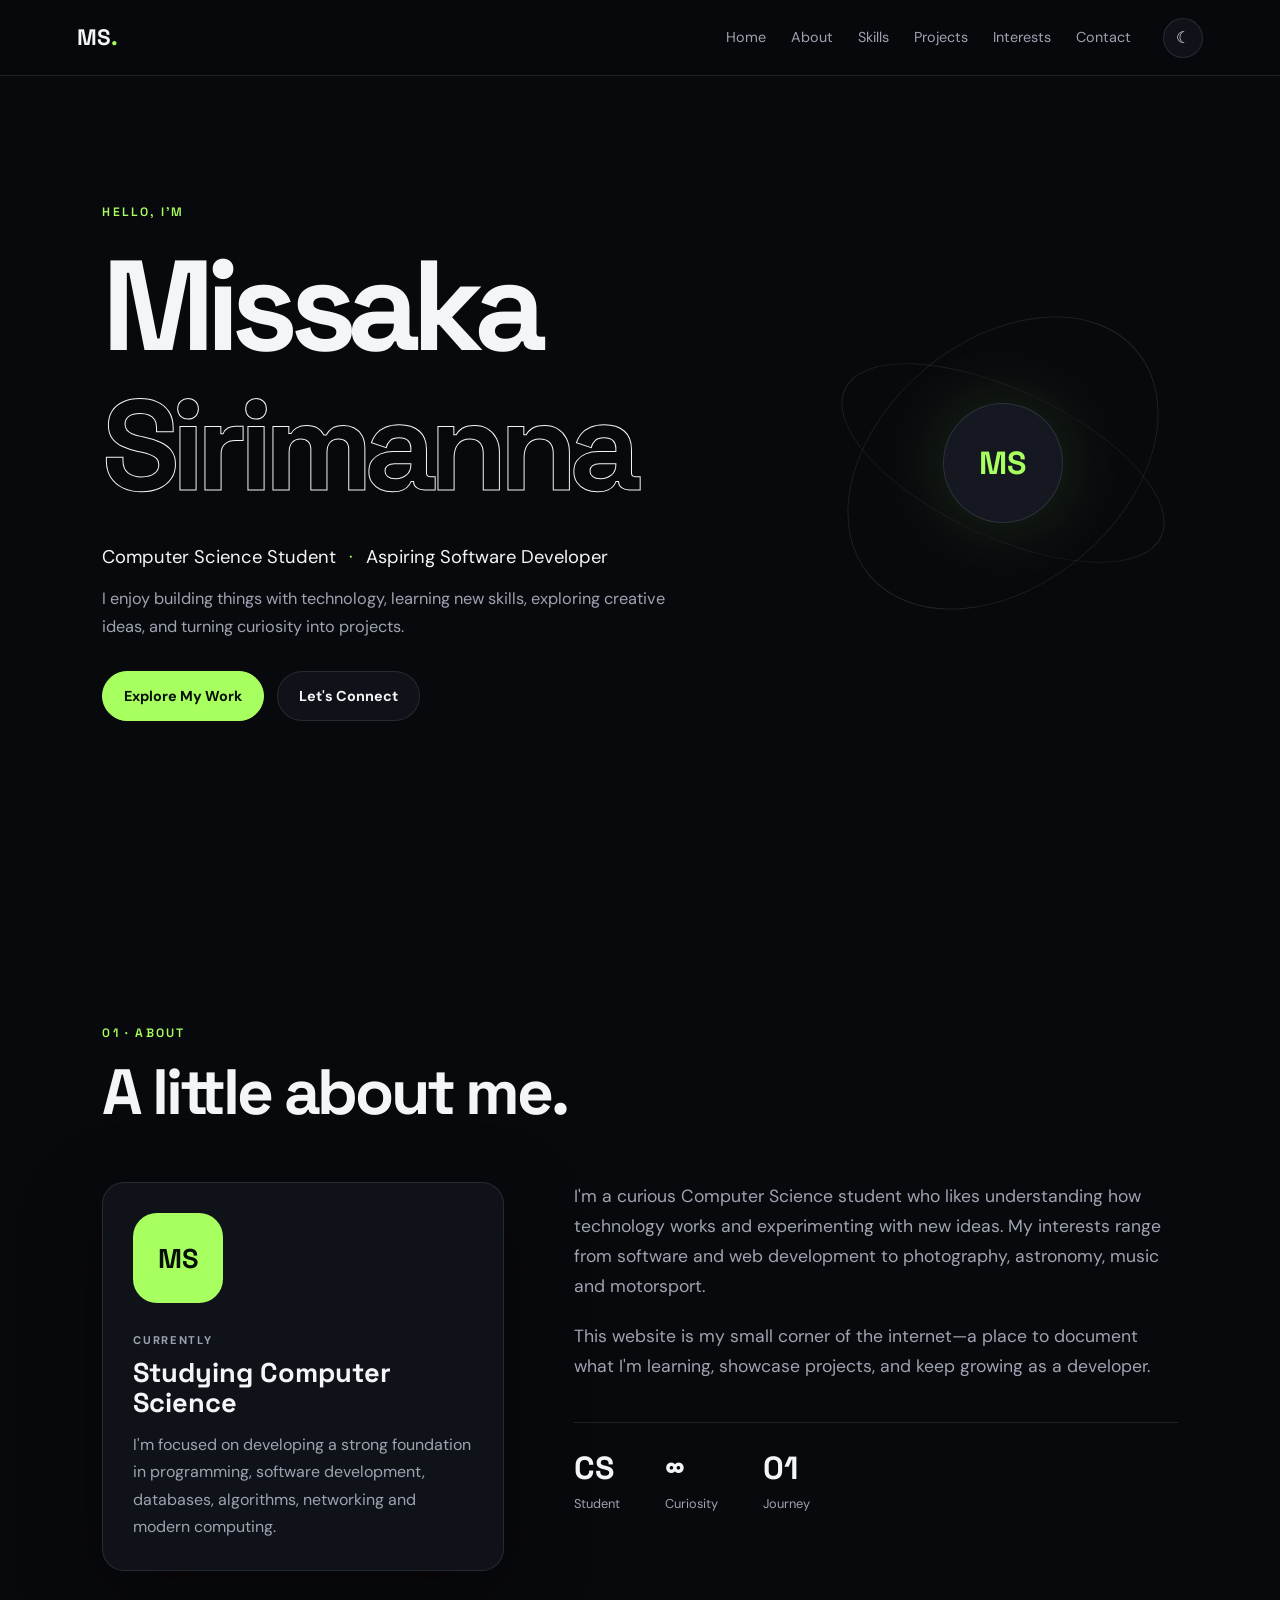
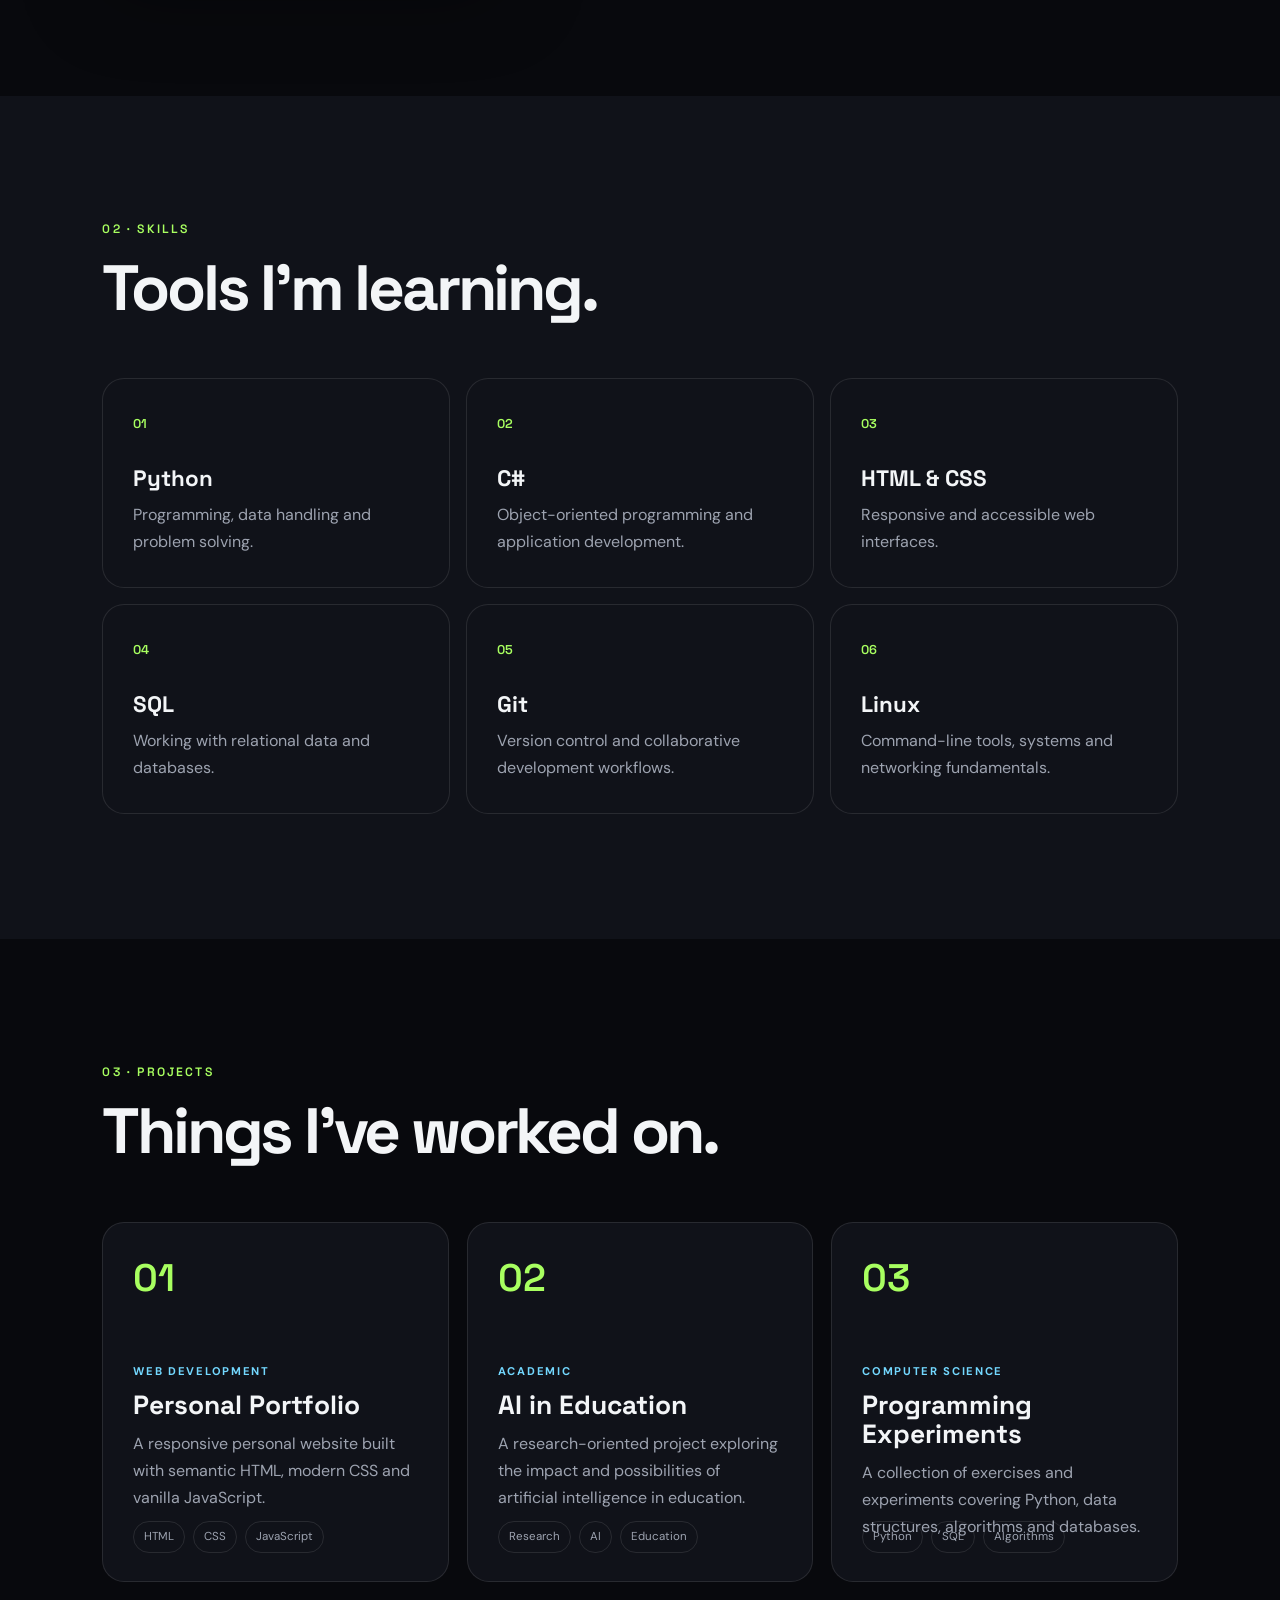
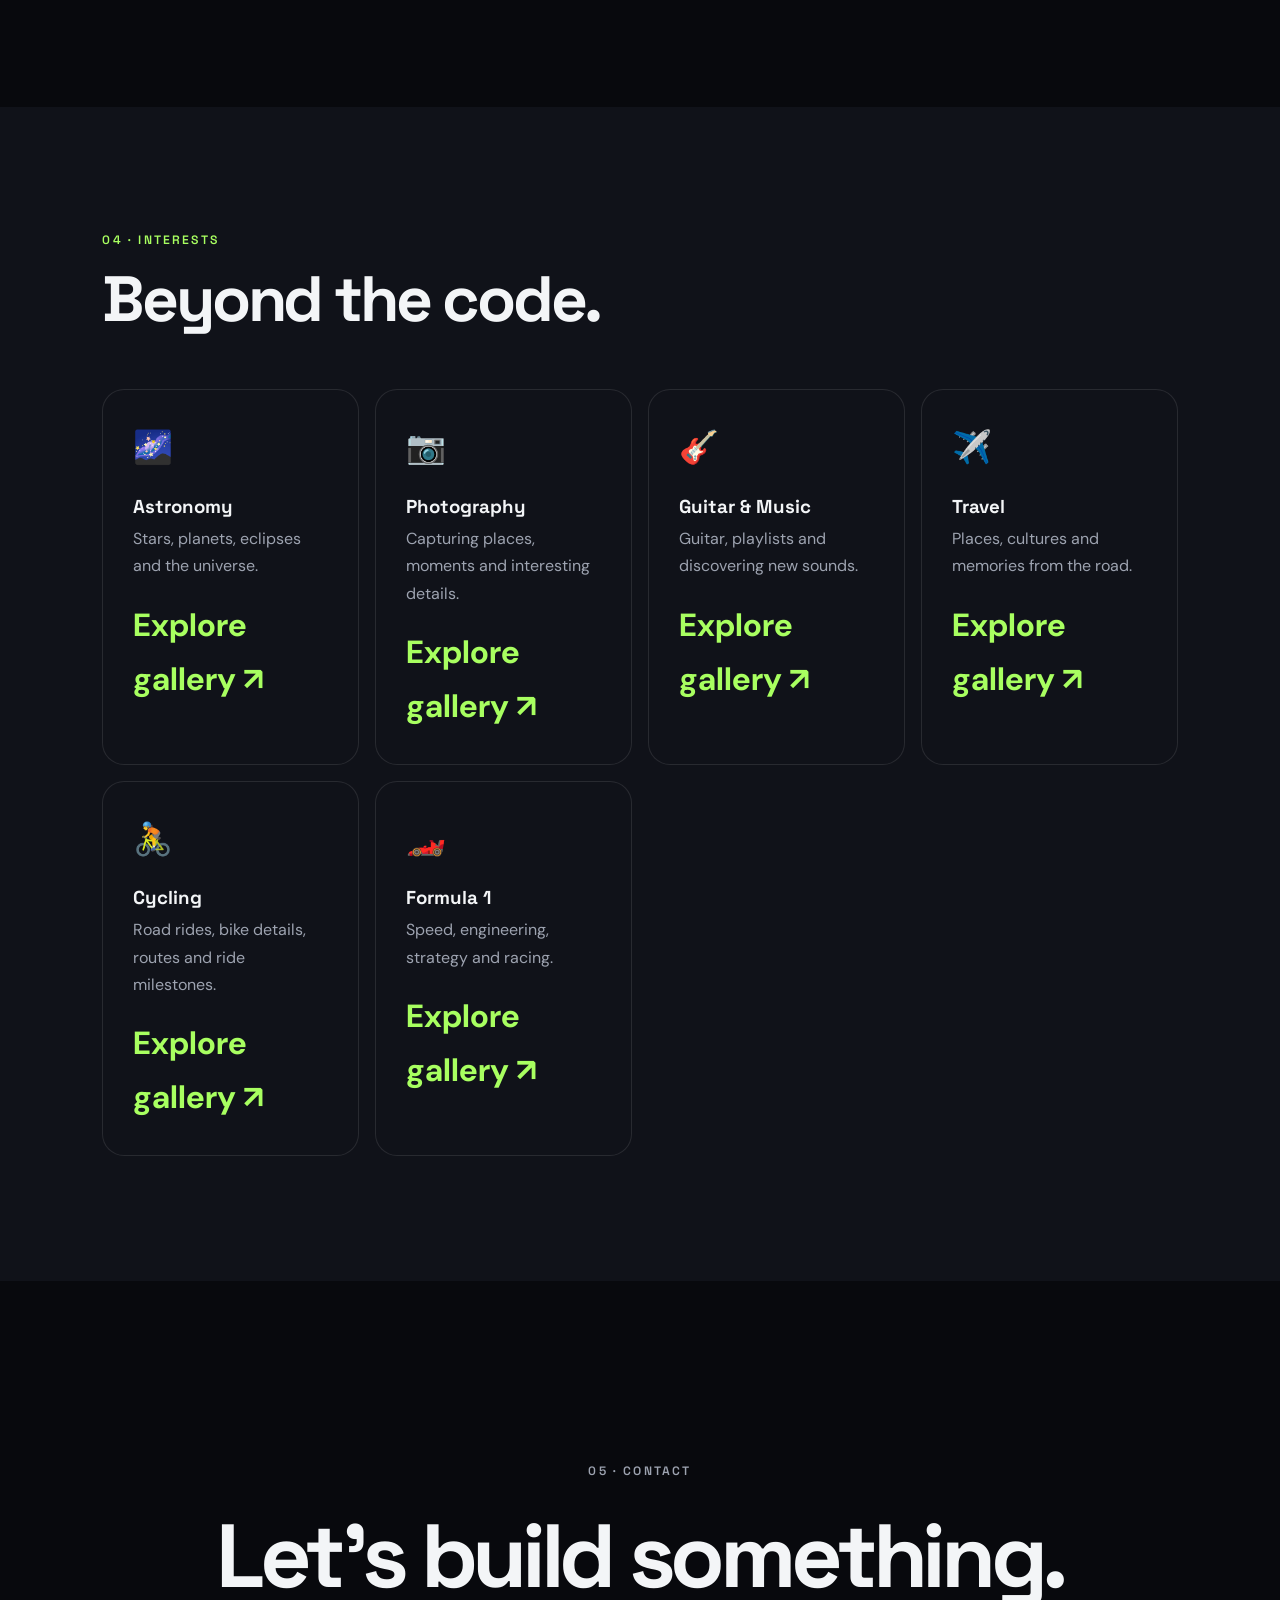
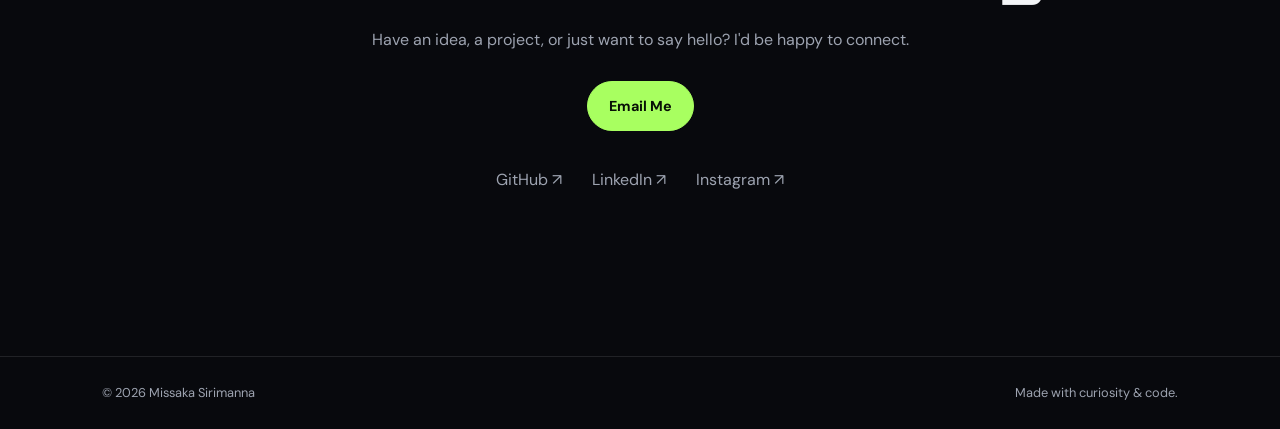
==== commit 728b62ef: "Remove duplicate interest sections from index.html Removed duplicate interest sections for Photograp" ====
--- a/index.html
+++ b/index.html
@@ -138,10 +138,6 @@
         <a class="interest reveal" href="cycling.html"><span>🚴</span><h3>Cycling</h3><p>Road rides, bike details, routes and ride milestones.</p><span class="interest-link">Explore gallery ↗</span></a>
         <a class="interest reveal" href="formula1.html"><span>🏎️</span><h3>Formula 1</h3><p>Speed, engineering, strategy and racing.</p><span class="interest-link">Explore gallery ↗</span></a>
       </div>
-        <div class="interest reveal"><span>📷</span><h3>Photography</h3><p>Capturing places, moments and interesting details.</p></div>
-        <div class="interest reveal"><span>🎸</span><h3>Music</h3><p>Guitar, playlists and discovering new sounds.</p></div>
-        <div class="interest reveal"><span>🏎️</span><h3>Formula 1</h3><p>Speed, engineering, strategy and racing.</p></div>
-      </div>
     </section>
 
     <section id="contact" class="section contact-section">
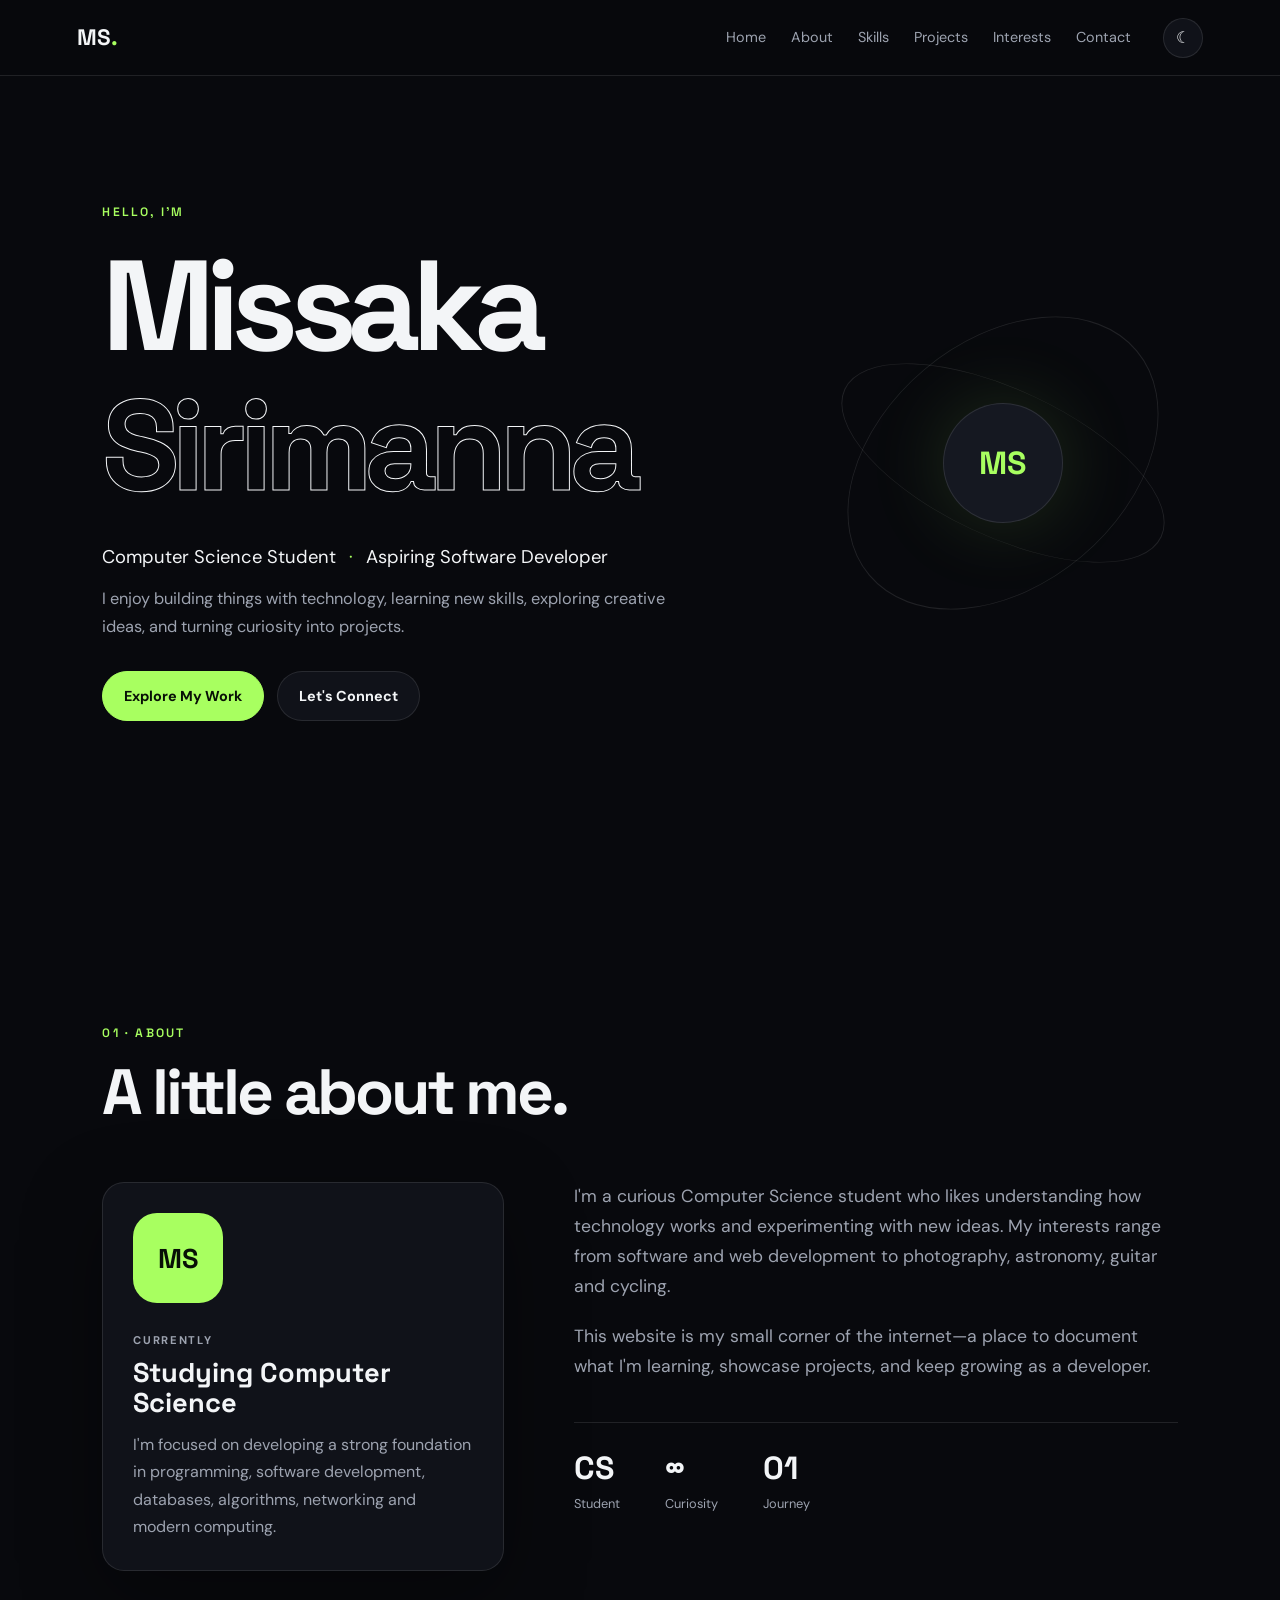
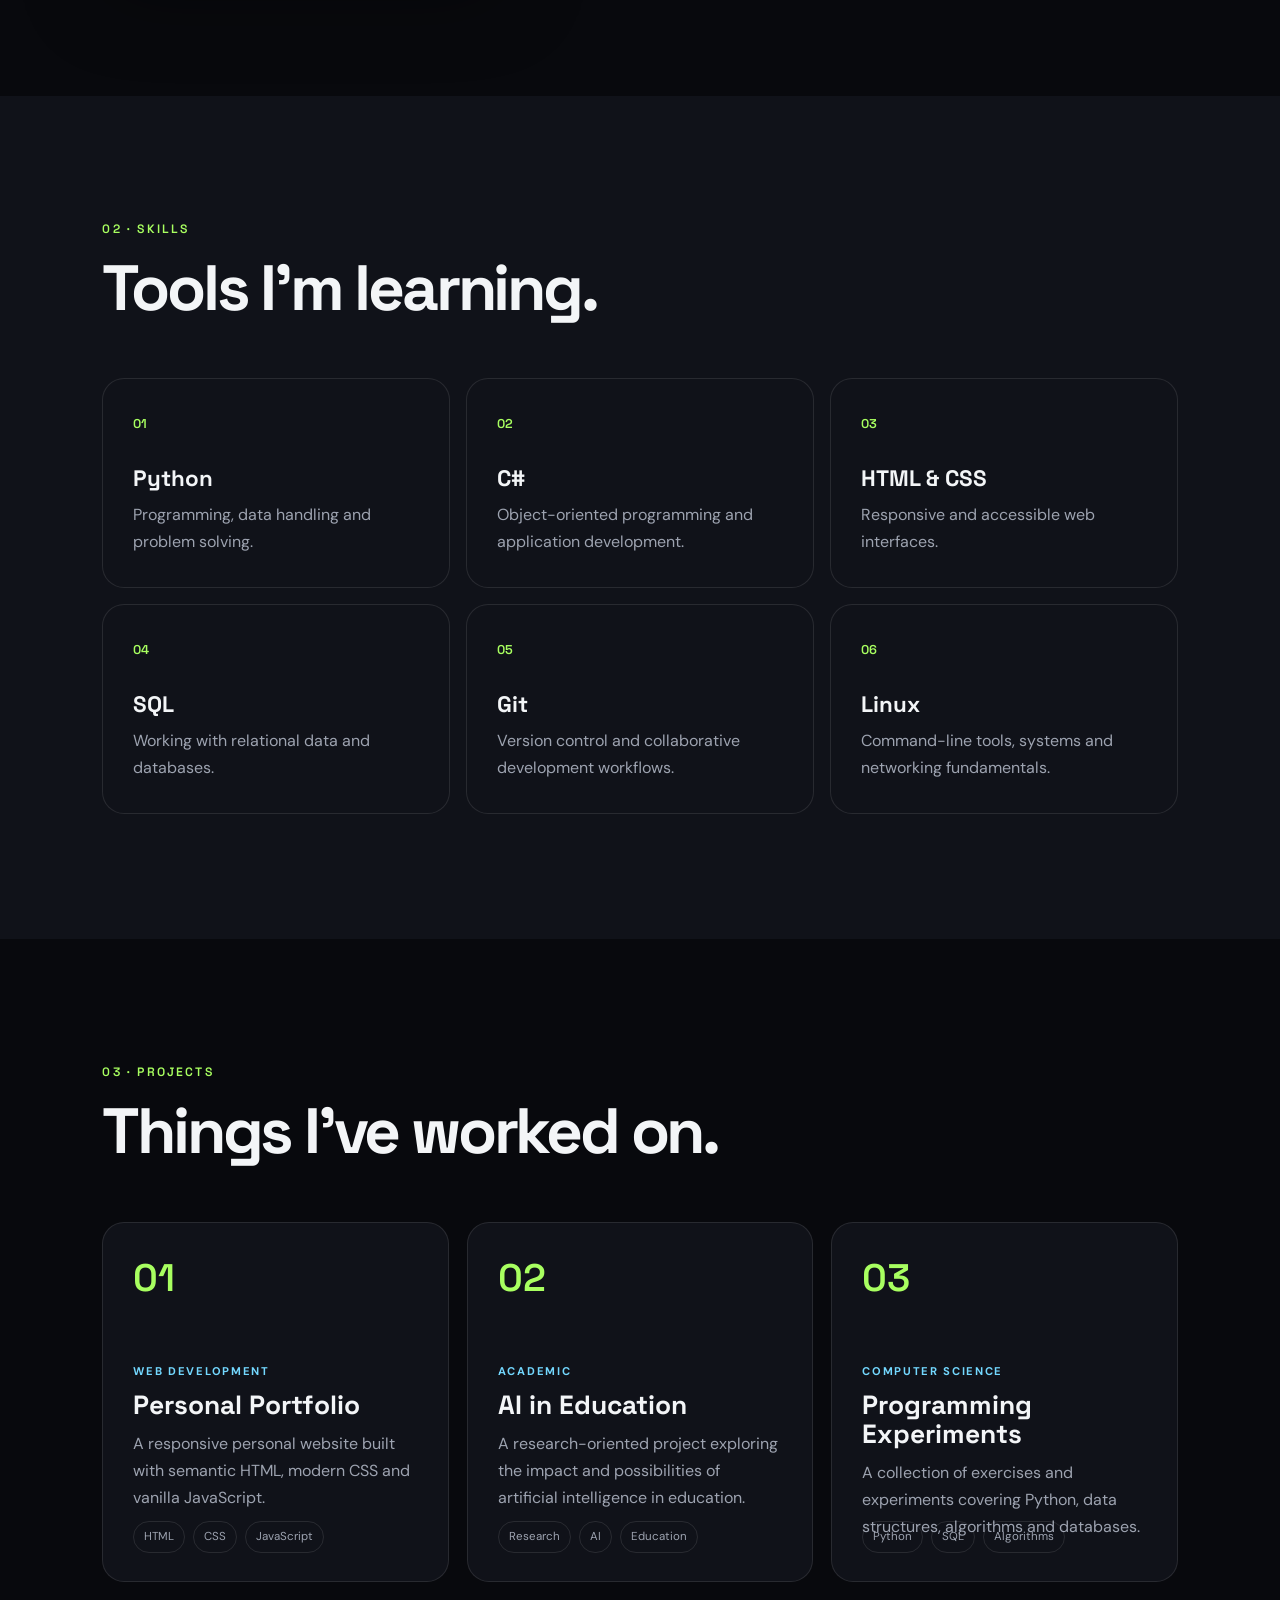
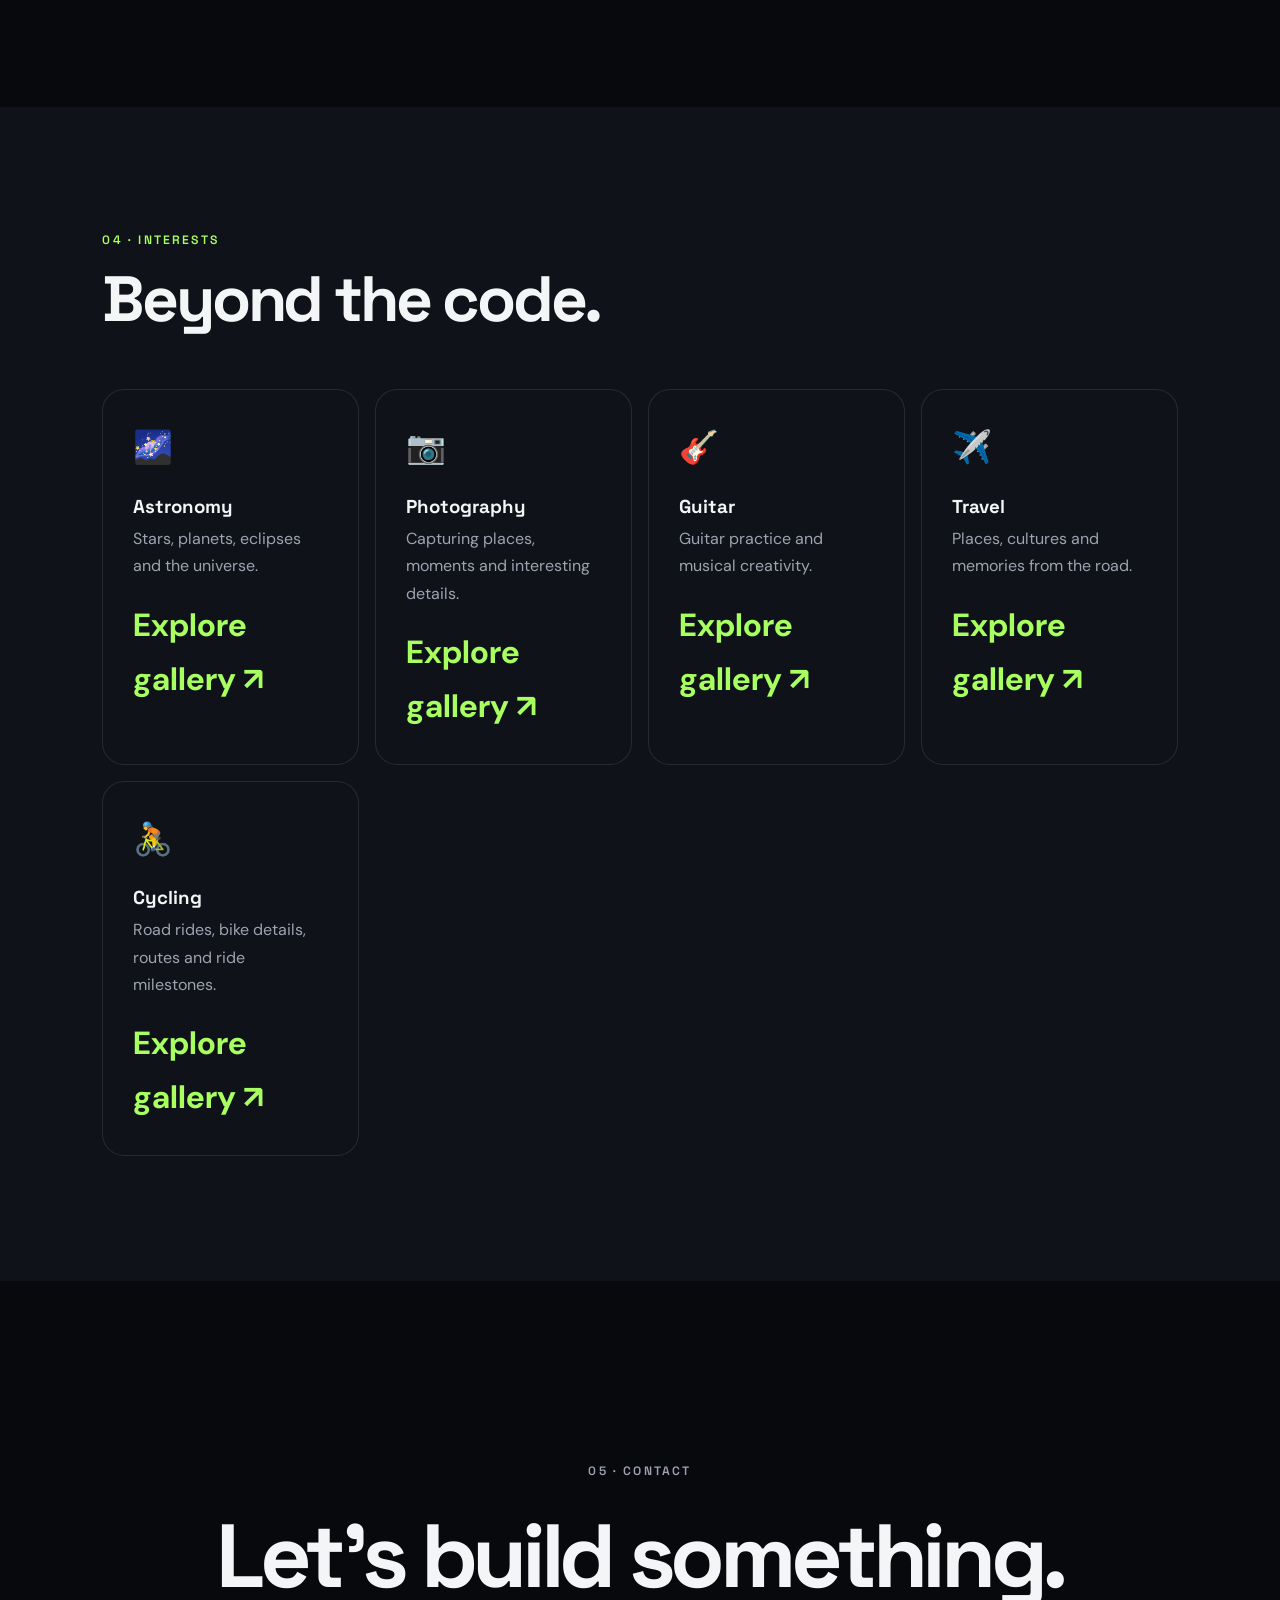
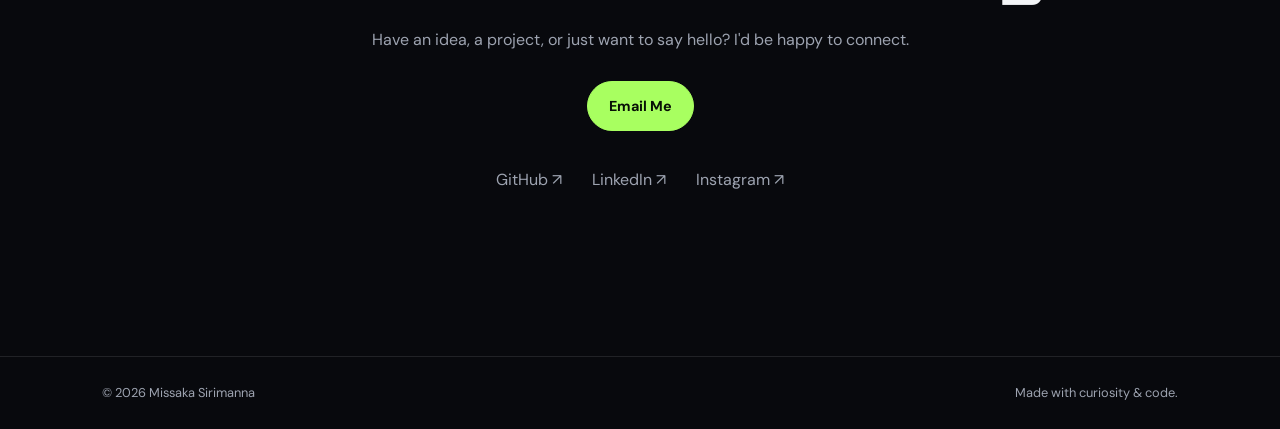
==== commit 923efebe: "Add files via upload Update again" ====
--- a/index.html
+++ b/index.html
@@ -65,7 +65,7 @@
             I'm a curious Computer Science student who likes understanding
             how technology works and experimenting with new ideas. My interests
             range from software and web development to photography, astronomy,
-            music and motorsport.
+            guitar and cycling.
           </p>
           <p>
             This website is my small corner of the internet—a place to document
@@ -133,10 +133,9 @@
       <div class="interest-grid beyond-grid">
         <a class="interest reveal" href="astronomy.html"><span>🌌</span><h3>Astronomy</h3><p>Stars, planets, eclipses and the universe.</p><span class="interest-link">Explore gallery ↗</span></a>
         <a class="interest reveal" href="photography.html"><span>📷</span><h3>Photography</h3><p>Capturing places, moments and interesting details.</p><span class="interest-link">Explore gallery ↗</span></a>
-        <a class="interest reveal" href="guitar.html"><span>🎸</span><h3>Guitar &amp; Music</h3><p>Guitar, playlists and discovering new sounds.</p><span class="interest-link">Explore gallery ↗</span></a>
+        <a class="interest reveal" href="guitar.html"><span>🎸</span><h3>Guitar</h3><p>Guitar practice and musical creativity.</p><span class="interest-link">Explore gallery ↗</span></a>
         <a class="interest reveal" href="travel.html"><span>✈️</span><h3>Travel</h3><p>Places, cultures and memories from the road.</p><span class="interest-link">Explore gallery ↗</span></a>
         <a class="interest reveal" href="cycling.html"><span>🚴</span><h3>Cycling</h3><p>Road rides, bike details, routes and ride milestones.</p><span class="interest-link">Explore gallery ↗</span></a>
-        <a class="interest reveal" href="formula1.html"><span>🏎️</span><h3>Formula 1</h3><p>Speed, engineering, strategy and racing.</p><span class="interest-link">Explore gallery ↗</span></a>
       </div>
     </section>
 
